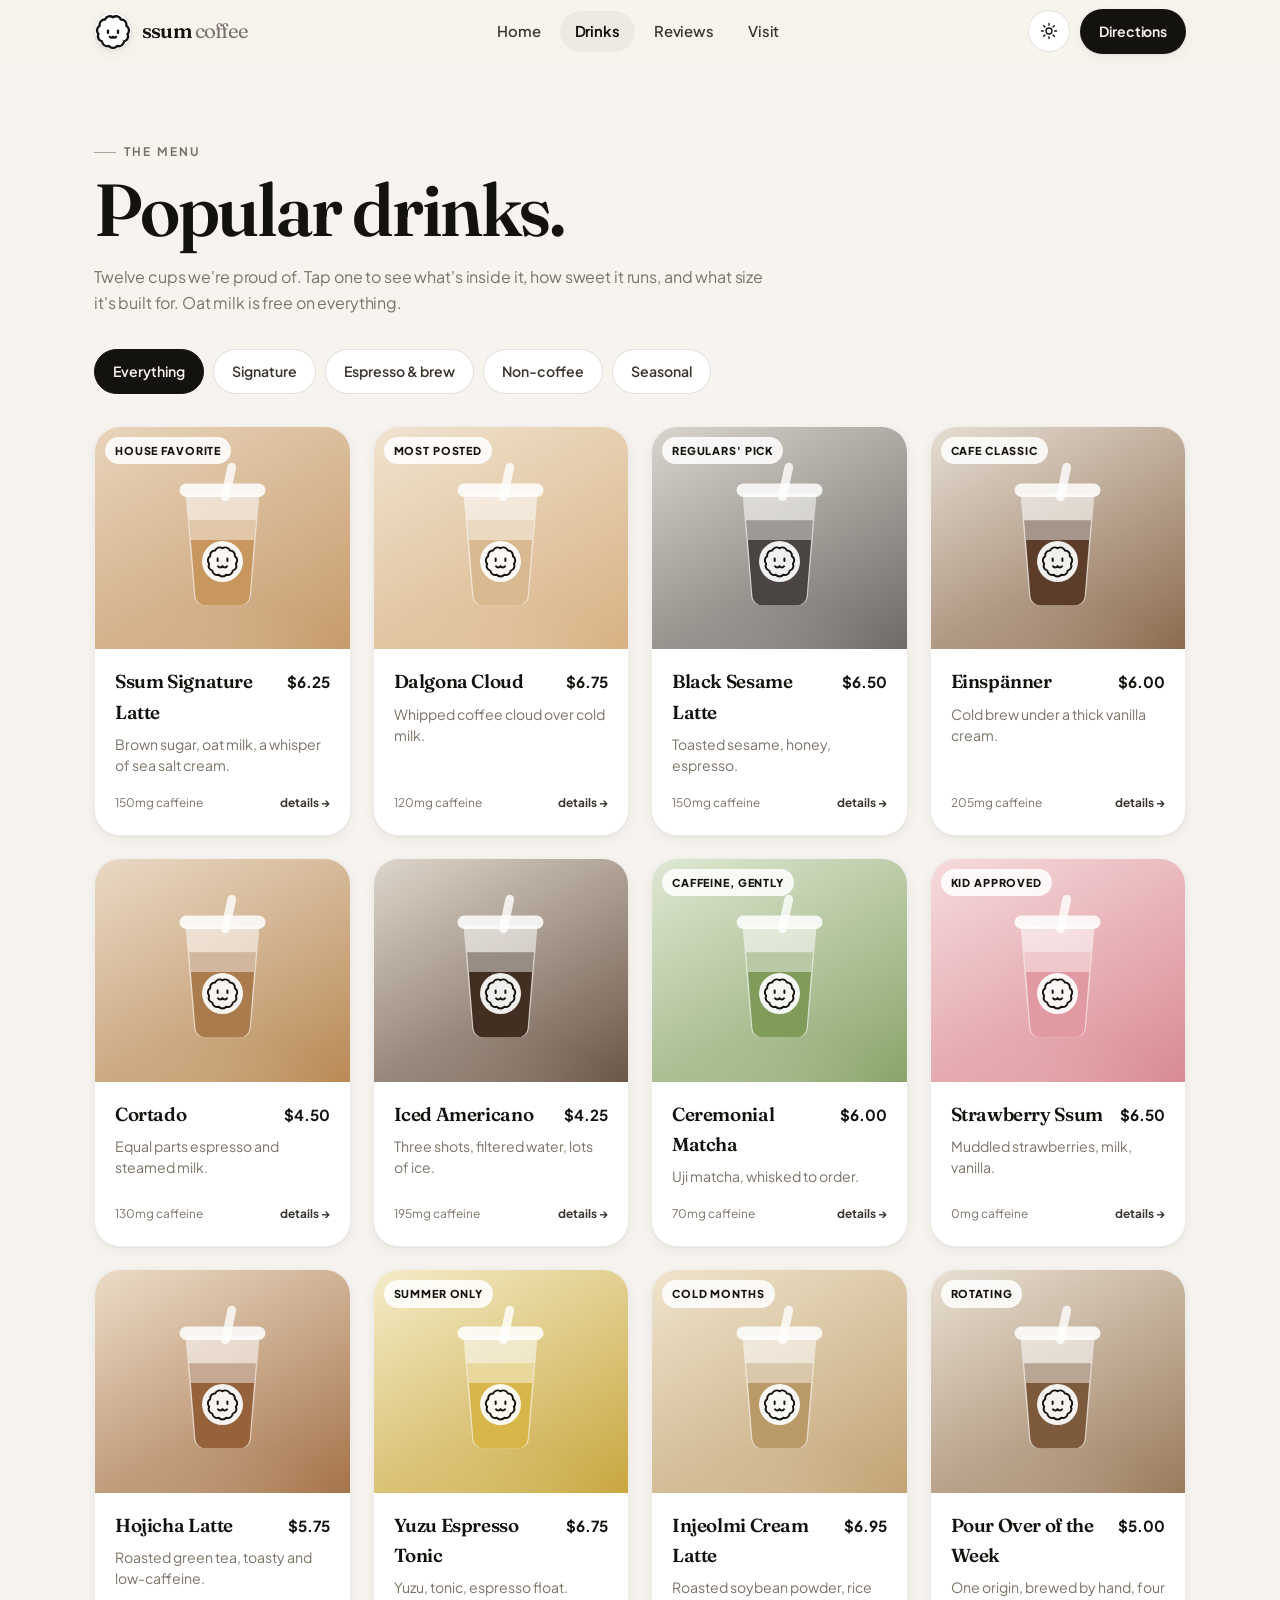
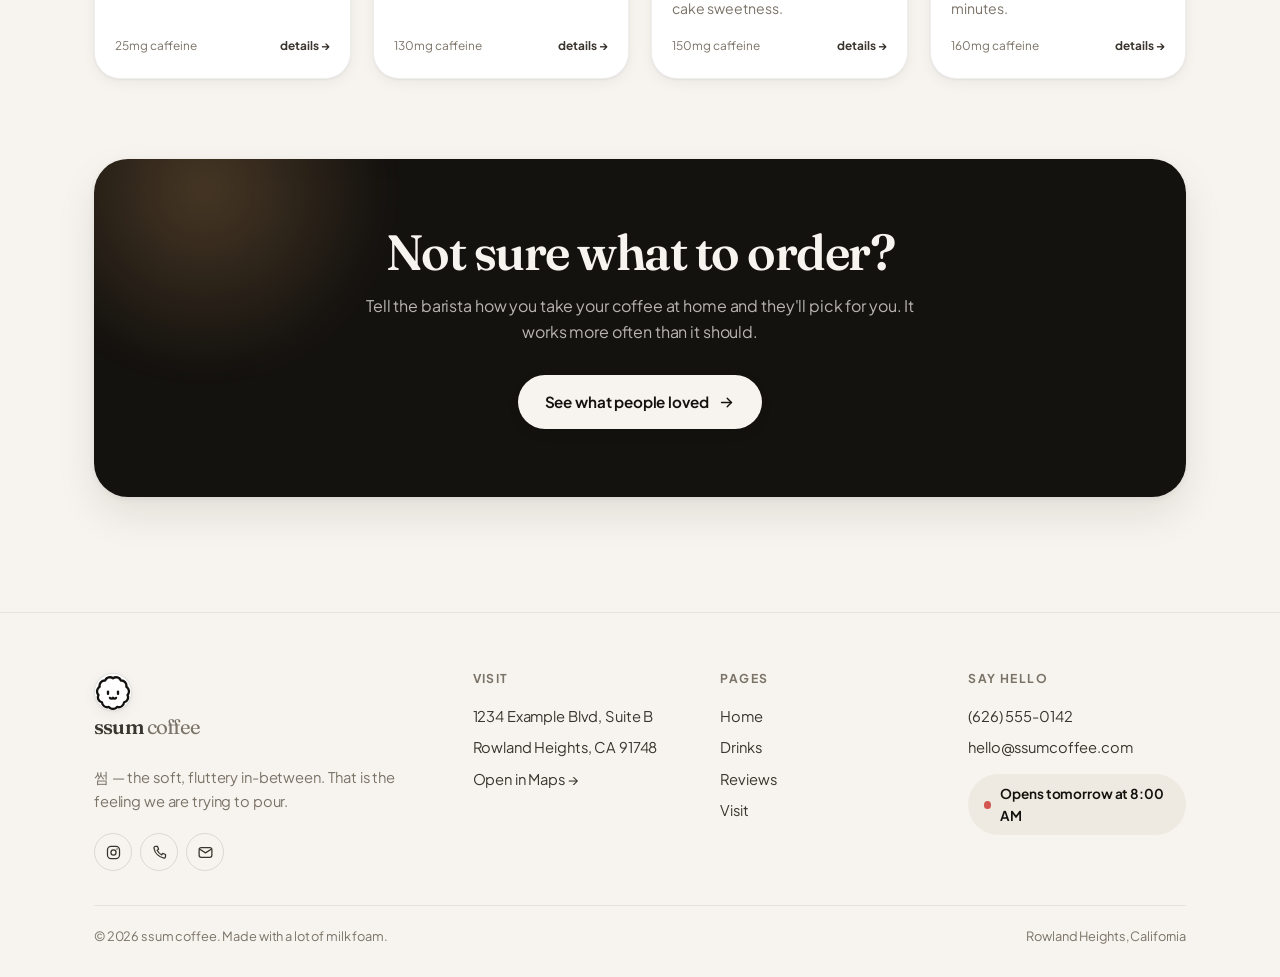
==== menu.html @ a3a603b8 "Build the ssum coffee website A four-page static site for the cafe, themed around the black-and-whit" ====
<!doctype html>
<html lang="en" data-theme="light">
<head>
  <meta charset="utf-8">
  <meta name="viewport" content="width=device-width, initial-scale=1, viewport-fit=cover">
  <title>Drinks — ssum coffee</title>
  <meta name="description" content="The full ssum coffee drink menu: signature lattes, espresso, matcha, hojicha and seasonal specials.">
  <meta name="theme-color" content="#f7f4ef">
  <meta name="apple-mobile-web-app-capable" content="yes">
  <meta name="apple-mobile-web-app-status-bar-style" content="default">
  <meta name="apple-mobile-web-app-title" content="ssum coffee">
  <meta name="format-detection" content="telephone=no">
  <meta property="og:title" content="Drinks — ssum coffee">
  <meta property="og:description" content="The full ssum coffee drink menu: signature lattes, espresso, matcha, hojicha and seasonal specials.">
  <meta property="og:type" content="website">
  <link rel="icon" href="assets/img/favicon.svg" type="image/svg+xml">
  <link rel="apple-touch-icon" href="assets/img/favicon.svg">
  <link rel="preconnect" href="https://fonts.googleapis.com">
  <link rel="preconnect" href="https://fonts.gstatic.com" crossorigin>
  <link href="https://fonts.googleapis.com/css2?family=Fraunces:ital,opsz,wght@0,9..144,400..700;1,9..144,400..700&family=Plus+Jakarta+Sans:wght@400;500;600;700;800&display=swap" rel="stylesheet">
  <link rel="stylesheet" href="assets/css/styles.css">
</head>
<body data-page="menu">
  <header class="nav">
    <div class="wrap nav__inner">
      <a class="brand" href="index.html" aria-label="ssum coffee — home">
        <span class="brand__mark"><svg xmlns="http://www.w3.org/2000/svg" viewBox="46 30 108 108" role="img" aria-label="ssum coffee dog mark"> <g fill="none" stroke="currentColor" stroke-width="7" stroke-linecap="round" stroke-linejoin="round"> <path d="M 100.00 40.00 A 15.87 15.87 0 0 1 123.79 46.98 A 15.87 15.87 0 0 1 140.02 65.72 A 15.87 15.87 0 0 1 143.55 90.26 A 15.87 15.87 0 0 1 133.25 112.81 A 15.87 15.87 0 0 1 112.40 126.22 A 15.87 15.87 0 0 1 87.60 126.22 A 15.87 15.87 0 0 1 66.75 112.81 A 15.87 15.87 0 0 1 56.45 90.26 A 15.87 15.87 0 0 1 59.98 65.72 A 15.87 15.87 0 0 1 76.21 46.98 A 15.87 15.87 0 0 1 100.00 40.00 Z"/> <path d="M85 80 v7"/><path d="M115 80 v7"/> <path d="M100 99 a5 4.2 0 0 1 -9 0"/><path d="M100 99 a5 4.2 0 0 0 9 0"/> </g> </svg> </span>
        <span class="brand__name">ssum <span>coffee</span></span>
      </a>
      <nav class="nav__links" aria-label="Primary">
        <a href="index.html">Home</a>
        <a href="menu.html" aria-current="page">Drinks</a>
        <a href="reviews.html">Reviews</a>
        <a href="visit.html">Visit</a>
      </nav>
      <div class="nav__actions">
        <button class="theme-toggle" data-theme-toggle type="button" aria-label="Switch between light and dark"><svg class="icon-sun" viewBox="0 0 24 24" fill="none" stroke="currentColor" stroke-width="1.8" stroke-linecap="round"><circle cx="12" cy="12" r="4"/><path d="M12 2v2.4M12 19.6V22M2 12h2.4M19.6 12H22M4.9 4.9l1.7 1.7M17.4 17.4l1.7 1.7M19.1 4.9l-1.7 1.7M6.6 17.4l-1.7 1.7"/></svg><svg class="icon-moon" viewBox="0 0 24 24" fill="none" stroke="currentColor" stroke-width="1.8" stroke-linecap="round" stroke-linejoin="round"><path d="M20 14.2A8.2 8.2 0 0 1 9.8 4 8.4 8.4 0 1 0 20 14.2z"/></svg></button>
        <a class="btn btn--small" data-maps target="_blank" rel="noopener" href="#">Directions</a>
      </div>
    </div>
  </header>
  <main id="main">
    <section class="page-head wrap">
      <span class="eyebrow reveal">The menu</span>
      <h1 class="reveal" data-delay="60">Popular drinks.</h1>
      <p class="reveal" data-delay="120">Twelve cups we're proud of. Tap one to see what's inside it, how sweet it runs, and what size it's built for. Oat milk is free on everything.</p>
    </section>

    <section class="wrap" style="padding-bottom:clamp(56px,9vw,116px)">
      <div class="filters reveal" role="group" aria-label="Filter drinks">
        <button class="chip" data-filter="all" aria-pressed="true" type="button">Everything</button>
        <button class="chip" data-filter="signature" aria-pressed="false" type="button">Signature</button>
        <button class="chip" data-filter="espresso" aria-pressed="false" type="button">Espresso &amp; brew</button>
        <button class="chip" data-filter="non-coffee" aria-pressed="false" type="button">Non-coffee</button>
        <button class="chip" data-filter="seasonal" aria-pressed="false" type="button">Seasonal</button>
      </div>
      <div class="grid grid--drinks" data-drink-grid></div>
      <div class="empty" data-drink-empty hidden>
        <p>Nothing in that category yet — check back next season.</p>
      </div>

      <div class="band reveal" style="margin-top:clamp(46px,7vw,80px)">
        <span class="band__glow band__glow--a" aria-hidden="true"></span>
        <h2>Not sure what to order?</h2>
        <p>Tell the barista how you take your coffee at home and they'll pick for you. It works more often than it should.</p>
        <a class="btn" href="reviews.html">See what people loved <svg viewBox="0 0 24 24" fill="none" stroke="currentColor" stroke-width="2" stroke-linecap="round" stroke-linejoin="round"><path d="M5 12h14"/><path d="M13 6l6 6-6 6"/></svg></a>
      </div>
    </section>
  </main>
  <footer class="footer">
    <div class="wrap">
      <div class="footer__grid">
        <div class="footer__col">
          <a class="brand" href="index.html">
            <span class="brand__mark"><svg xmlns="http://www.w3.org/2000/svg" viewBox="46 30 108 108" role="img" aria-label="ssum coffee dog mark"> <g fill="none" stroke="currentColor" stroke-width="7" stroke-linecap="round" stroke-linejoin="round"> <path d="M 100.00 40.00 A 15.87 15.87 0 0 1 123.79 46.98 A 15.87 15.87 0 0 1 140.02 65.72 A 15.87 15.87 0 0 1 143.55 90.26 A 15.87 15.87 0 0 1 133.25 112.81 A 15.87 15.87 0 0 1 112.40 126.22 A 15.87 15.87 0 0 1 87.60 126.22 A 15.87 15.87 0 0 1 66.75 112.81 A 15.87 15.87 0 0 1 56.45 90.26 A 15.87 15.87 0 0 1 59.98 65.72 A 15.87 15.87 0 0 1 76.21 46.98 A 15.87 15.87 0 0 1 100.00 40.00 Z"/> <path d="M85 80 v7"/><path d="M115 80 v7"/> <path d="M100 99 a5 4.2 0 0 1 -9 0"/><path d="M100 99 a5 4.2 0 0 0 9 0"/> </g> </svg> </span>
            <span class="brand__name">ssum <span>coffee</span></span>
          </a>
          <p style="margin-top:14px;max-width:34ch;color:var(--ink-3)">썸 — the soft, fluttery in-between. That is the feeling we are trying to pour.</p>
          <div class="social" style="margin-top:16px">
            <a data-instagram href="#" target="_blank" rel="noopener" aria-label="Instagram"><svg viewBox="0 0 24 24" fill="none" stroke="currentColor" stroke-width="1.8"><rect x="3.5" y="3.5" width="17" height="17" rx="5"/><circle cx="12" cy="12" r="3.6"/><circle cx="17" cy="7" r="1" fill="currentColor" stroke="none"/></svg></a>
            <a data-tel href="#" aria-label="Call us"><svg viewBox="0 0 24 24" fill="none" stroke="currentColor" stroke-width="1.8" stroke-linecap="round" stroke-linejoin="round"><path d="M6.2 3.5h3l1.5 4-2 1.4a13 13 0 0 0 6.4 6.4l1.4-2 4 1.5v3a2 2 0 0 1-2.2 2A17.5 17.5 0 0 1 4.2 5.7a2 2 0 0 1 2-2.2z"/></svg></a>
            <a data-mailto href="#" aria-label="Email us"><svg viewBox="0 0 24 24" fill="none" stroke="currentColor" stroke-width="1.8" stroke-linecap="round" stroke-linejoin="round"><rect x="3" y="5" width="18" height="14" rx="3"/><path d="M4 7.5l8 5 8-5"/></svg></a>
          </div>
        </div>
        <div class="footer__col">
          <h4>Visit</h4>
          <p data-field="shop-street"></p>
          <p data-field="shop-city"></p>
          <a data-maps href="#" target="_blank" rel="noopener">Open in Maps →</a>
        </div>
        <div class="footer__col">
          <h4>Pages</h4>
          <a href="index.html">Home</a>
          <a href="menu.html">Drinks</a>
          <a href="reviews.html">Reviews</a>
          <a href="visit.html">Visit</a>
        </div>
        <div class="footer__col">
          <h4>Say hello</h4>
          <a data-tel href="#" data-field="shop-phone"></a>
          <a data-mailto href="#" data-field="shop-email"></a>
          <span class="status" data-status style="margin-top:10px"></span>
        </div>
      </div>
      <div class="footer__bottom">
        <span>© <span data-year></span> ssum coffee. Made with a lot of milk foam.</span>
        <span>Rowland Heights, California</span>
      </div>
    </div>
  </footer>
  <nav class="tabbar" aria-label="Mobile">
    <div class="tabbar__inner">
      <a href="index.html"><svg viewBox="0 0 24 24" fill="none" stroke="currentColor" stroke-linecap="round" stroke-linejoin="round"><path d="M3 10.5L12 3l9 7.5"/><path d="M5 9.8V20h14V9.8"/><path d="M9.5 20v-6h5v6"/></svg><span>Home</span></a>
      <a href="menu.html" aria-current="page"><svg viewBox="0 0 24 24" fill="none" stroke="currentColor" stroke-linecap="round" stroke-linejoin="round"><path d="M5 8h13l-1.3 11.2A2 2 0 0 1 14.7 21H8.3a2 2 0 0 1-2-1.8L5 8z"/><path d="M18 10.5h1.6a2.4 2.4 0 0 1 0 4.8H17.6"/><path d="M8.5 2.5c-.8 1 .8 1.8 0 2.8M12.5 2.5c-.8 1 .8 1.8 0 2.8"/></svg><span>Drinks</span></a>
      <a href="reviews.html"><svg viewBox="0 0 24 24" fill="none" stroke="currentColor" stroke-linecap="round" stroke-linejoin="round"><path d="M12 3.4l2.7 5.5 6 .9-4.35 4.25L17.4 20 12 17.2 6.6 20l1.05-5.95L3.3 9.8l6-.9L12 3.4z"/></svg><span>Reviews</span></a>
      <a href="visit.html"><svg viewBox="0 0 24 24" fill="none" stroke="currentColor" stroke-linecap="round" stroke-linejoin="round"><path d="M12 21s7-5.6 7-11a7 7 0 1 0-14 0c0 5.4 7 11 7 11z"/><circle cx="12" cy="10" r="2.6"/></svg><span>Visit</span></a>
    </div>
  </nav>
  <div class="modal" data-modal aria-hidden="true" role="dialog" aria-modal="true" aria-labelledby="modal-title">
    <div class="modal__panel">
      <button class="modal__close" data-modal-close type="button" aria-label="Close"><svg viewBox="0 0 24 24" fill="none" stroke="currentColor" stroke-width="2" stroke-linecap="round"><path d="M6 6l12 12M18 6L6 18"/></svg></button>
      <div class="modal__grab" aria-hidden="true"></div>
      <div class="modal__art" data-modal-art></div>
      <div class="modal__body">
        <h3 id="modal-title" data-modal-title></h3>
        <p class="modal__price" data-modal-price></p>
        <p class="modal__desc" data-modal-desc></p>
        <ul class="modal__list" data-modal-specs></ul>
      </div>
      <div class="modal__actions">
        <a class="btn btn--block" data-maps href="#" target="_blank" rel="noopener">Order in store</a>
        <button class="btn btn--ghost" data-modal-close type="button">Close</button>
      </div>
    </div>
  </div>
  <script src="assets/js/site-data.js"></script>
  <script src="assets/js/app.js"></script>
</body>
</html>
---- assets/css/styles.css ----
/* ============================================================
   ssum coffee — core stylesheet
   Theme: ink & paper (black / off-white) with a warm latte accent
   ============================================================ */

/* ---------- tokens ---------- */
:root {
  --paper:        #f7f4ef;
  --paper-2:      #ffffff;
  --paper-3:      #efeae1;
  --ink:          #14120f;
  --ink-2:        #3a352e;
  --ink-3:        #7b7368;
  --line:         rgba(20, 18, 15, .12);
  --line-soft:    rgba(20, 18, 15, .07);
  --accent:       #b98a56;   /* latte */
  --accent-soft:  rgba(185, 138, 86, .14);
  --gold:         #d9a441;   /* stars */
  --shadow-sm:    0 1px 2px rgba(20,18,15,.05), 0 4px 14px rgba(20,18,15,.05);
  --shadow-md:    0 2px 6px rgba(20,18,15,.06), 0 18px 40px rgba(20,18,15,.09);
  --shadow-lg:    0 30px 70px rgba(20,18,15,.16);

  --r-sm: 12px;
  --r-md: 18px;
  --r-lg: 26px;
  --r-xl: 34px;
  --r-pill: 999px;

  --pad: clamp(18px, 5vw, 44px);
  --maxw: 1180px;
  --nav-h: 64px;
  --tabbar-h: calc(62px + env(safe-area-inset-bottom, 0px));

  --font-display: "Fraunces", "Iowan Old Style", "Palatino Linotype", Georgia, serif;
  --font-body: "Plus Jakarta Sans", -apple-system, BlinkMacSystemFont, "Segoe UI", Roboto, Helvetica, Arial, sans-serif;

  --ease: cubic-bezier(.22, 1, .36, 1);
  color-scheme: light;
}

[data-theme="dark"] {
  --paper:        #100f0d;
  --paper-2:      #191714;
  --paper-3:      #211e1a;
  --ink:          #f6f2ea;
  --ink-2:        #d5cec3;
  --ink-3:        #9b9287;
  --line:         rgba(246, 242, 234, .14);
  --line-soft:    rgba(246, 242, 234, .08);
  --accent:       #d5a56d;
  --accent-soft:  rgba(213, 165, 109, .16);
  --shadow-sm:    0 1px 2px rgba(0,0,0,.3), 0 4px 14px rgba(0,0,0,.3);
  --shadow-md:    0 2px 6px rgba(0,0,0,.35), 0 18px 40px rgba(0,0,0,.45);
  --shadow-lg:    0 30px 70px rgba(0,0,0,.55);
  color-scheme: dark;
}

/* ---------- reset ---------- */
*, *::before, *::after { box-sizing: border-box; }
* { margin: 0; }
html {
  -webkit-text-size-adjust: 100%;
  scroll-behavior: smooth;
  scroll-padding-top: calc(var(--nav-h) + 18px);
}
body {
  font-family: var(--font-body);
  background: var(--paper);
  color: var(--ink);
  line-height: 1.6;
  letter-spacing: -0.008em;
  overflow-x: hidden;
  -webkit-font-smoothing: antialiased;
  -webkit-tap-highlight-color: transparent;
  padding-bottom: env(safe-area-inset-bottom, 0px);
  transition: background-color .4s var(--ease), color .4s var(--ease);
}
img, svg { display: block; max-width: 100%; }
button, input, textarea, select { font: inherit; color: inherit; }
a { color: inherit; text-decoration: none; }
::selection { background: var(--ink); color: var(--paper); }

h1, h2, h3, .display {
  font-family: var(--font-display);
  font-weight: 600;
  line-height: 1.04;
  letter-spacing: -0.03em;
}

/* ---------- layout helpers ---------- */
.wrap {
  width: 100%;
  max-width: var(--maxw);
  margin-inline: auto;
  padding-inline: max(var(--pad), env(safe-area-inset-left, 0px), env(safe-area-inset-right, 0px));
}
.section { padding-block: clamp(56px, 9vw, 116px); }
.section--tight { padding-block: clamp(38px, 6vw, 72px); }
.stack > * + * { margin-top: 1rem; }
.center { text-align: center; }

.eyebrow {
  display: inline-flex; align-items: center; gap: 8px;
  font-size: .74rem; font-weight: 700;
  letter-spacing: .18em; text-transform: uppercase;
  color: var(--ink-3);
}
.eyebrow::before {
  content: ""; width: 22px; height: 1px; background: currentColor; opacity: .6;
}
.section-head { max-width: 620px; margin-bottom: clamp(26px, 4vw, 46px); }
.section-head h2 { font-size: clamp(2rem, 6vw, 3.3rem); margin-top: .5rem; }
.section-head p { color: var(--ink-3); margin-top: .9rem; font-size: clamp(.98rem, 2.4vw, 1.08rem); }
.section-head--split { max-width: none; display: flex; flex-wrap: wrap; gap: 18px; align-items: flex-end; justify-content: space-between; }
.section-head--split > div { max-width: 620px; }

/* ---------- buttons ---------- */
.btn {
  --btn-bg: var(--ink);
  --btn-fg: var(--paper);
  display: inline-flex; align-items: center; justify-content: center; gap: 10px;
  padding: 14px 26px;
  min-height: 48px;
  border: 1px solid transparent;
  border-radius: var(--r-pill);
  background: var(--btn-bg);
  color: var(--btn-fg);
  font-weight: 650; font-size: .95rem;
  letter-spacing: -0.01em;
  cursor: pointer;
  transition: transform .3s var(--ease), box-shadow .3s var(--ease), background-color .3s var(--ease), color .3s var(--ease), border-color .3s var(--ease);
  box-shadow: var(--shadow-sm);
  user-select: none;
}
.btn:hover { transform: translateY(-2px); box-shadow: var(--shadow-md); }
.btn:active { transform: translateY(0) scale(.985); }
.btn--ghost { --btn-bg: transparent; --btn-fg: var(--ink); border-color: var(--line); box-shadow: none; }
.btn--ghost:hover { background: var(--paper-2); border-color: var(--ink); }
.btn--small { padding: 10px 18px; min-height: 40px; font-size: .875rem; }
.btn--block { width: 100%; }
.btn svg { width: 17px; height: 17px; }

:where(a, button, input, textarea, select, [tabindex]):focus-visible {
  outline: 2.5px solid var(--accent);
  outline-offset: 3px;
  border-radius: 6px;
}

/* ---------- top nav ---------- */
.nav {
  position: sticky; top: 0; z-index: 60;
  height: var(--nav-h);
  display: flex; align-items: center;
  background: color-mix(in srgb, var(--paper) 78%, transparent);
  backdrop-filter: saturate(180%) blur(18px);
  -webkit-backdrop-filter: saturate(180%) blur(18px);
  border-bottom: 1px solid transparent;
  transition: border-color .3s var(--ease), background-color .3s var(--ease);
  padding-top: env(safe-area-inset-top, 0px);
}
.nav.is-stuck { border-bottom-color: var(--line-soft); }
.nav__inner { display: flex; align-items: center; justify-content: space-between; gap: 18px; width: 100%; }
.brand { display: inline-flex; align-items: center; gap: 10px; flex-shrink: 0; }
.brand__mark {
  width: 38px; height: 38px; flex: none;
  display: grid; place-items: center;
  border-radius: 50%;
  background: var(--paper-2);
  border: 1px solid var(--line);
  color: var(--ink);
  box-shadow: var(--shadow-sm);
  overflow: hidden;
}
.brand__mark svg, .brand__mark img { width: 116%; height: 116%; }
.brand__name { font-family: var(--font-display); font-size: 1.28rem; font-weight: 600; letter-spacing: -0.04em; }
.brand__name span { color: var(--ink-3); font-weight: 400; }

.nav__links { display: flex; align-items: center; gap: 4px; }
.nav__links a {
  position: relative;
  padding: 9px 15px; border-radius: var(--r-pill);
  font-size: .93rem; font-weight: 550; color: var(--ink-2);
  transition: color .25s var(--ease), background-color .25s var(--ease);
}
.nav__links a:hover { color: var(--ink); background: var(--paper-3); }
.nav__links a[aria-current="page"] { color: var(--ink); background: var(--paper-3); font-weight: 650; }
.nav__actions { display: flex; align-items: center; gap: 10px; }

.theme-toggle {
  width: 42px; height: 42px; flex: none;
  display: grid; place-items: center;
  border-radius: 50%; border: 1px solid var(--line);
  background: var(--paper-2); cursor: pointer;
  transition: transform .35s var(--ease), border-color .25s var(--ease);
}
.theme-toggle:hover { transform: rotate(-18deg); border-color: var(--ink); }
.theme-toggle svg { width: 18px; height: 18px; }
.theme-toggle .icon-moon { display: none; }
[data-theme="dark"] .theme-toggle .icon-sun { display: none; }
[data-theme="dark"] .theme-toggle .icon-moon { display: block; }

/* ---------- iOS-style bottom tab bar (mobile) ---------- */
.tabbar {
  position: fixed; inset: auto 0 0 0; z-index: 70;
  display: none;
  height: var(--tabbar-h);
  padding: 8px 10px env(safe-area-inset-bottom, 0px);
  background: color-mix(in srgb, var(--paper) 82%, transparent);
  backdrop-filter: saturate(180%) blur(22px);
  -webkit-backdrop-filter: saturate(180%) blur(22px);
  border-top: 1px solid var(--line-soft);
}
.tabbar__inner { display: flex; align-items: stretch; justify-content: space-around; height: 54px; }
.tabbar a {
  flex: 1; display: flex; flex-direction: column; align-items: center; justify-content: center; gap: 3px;
  font-size: .66rem; font-weight: 650; letter-spacing: .01em;
  color: var(--ink-3);
  border-radius: 14px;
  transition: color .2s var(--ease), transform .2s var(--ease);
}
.tabbar a:active { transform: scale(.92); }
.tabbar a svg { width: 21px; height: 21px; stroke-width: 1.7; }
.tabbar a[aria-current="page"] { color: var(--ink); }

/* ---------- hero ---------- */
.hero {
  position: relative;
  padding-top: clamp(26px, 5vw, 54px);
  padding-bottom: clamp(40px, 7vw, 80px);
  overflow: clip;
}
.hero__grid {
  display: grid; gap: clamp(28px, 5vw, 56px);
  grid-template-columns: 1fr;
  align-items: center;
}
.hero h1 {
  font-size: clamp(2.9rem, 12vw, 6.4rem);
  letter-spacing: -0.045em;
}
.hero h1 em { font-style: italic; color: var(--accent); }
.hero__lead {
  margin-top: 1.15rem; max-width: 44ch;
  color: var(--ink-2); font-size: clamp(1rem, 3.4vw, 1.14rem);
}
.hero__cta { display: flex; flex-wrap: wrap; gap: 12px; margin-top: 1.9rem; }
.hero__meta {
  display: flex; flex-wrap: wrap; align-items: center; gap: 10px 22px;
  margin-top: 2.1rem; padding-top: 1.4rem; border-top: 1px solid var(--line-soft);
  font-size: .88rem; color: var(--ink-3);
}
.hero__meta strong { color: var(--ink); font-weight: 700; }

.hero__art { position: relative; display: grid; place-items: center; }
.hero__disc {
  position: relative;
  width: min(78vw, 420px); aspect-ratio: 1;
  border-radius: 50%;
  display: grid; place-items: center;
  background:
    radial-gradient(120% 120% at 30% 20%, var(--paper-2), var(--paper-3));
  border: 1px solid var(--line);
  box-shadow: var(--shadow-lg);
  color: var(--ink);
  overflow: hidden;
}
.hero__disc svg.mark { width: 62%; height: 62%; }
.hero__ring {
  position: absolute; inset: -6% ;
  border-radius: 50%;
  border: 1px dashed var(--line);
  animation: spin 46s linear infinite;
}
.hero__ring::after {
  content: ""; position: absolute; top: -5px; left: 50%; width: 9px; height: 9px;
  border-radius: 50%; background: var(--accent); transform: translateX(-50%);
}
@keyframes spin { to { transform: rotate(360deg); } }

.badge-float {
  position: absolute;
  display: inline-flex; align-items: center; gap: 9px;
  padding: 11px 16px;
  border-radius: var(--r-pill);
  background: var(--paper-2);
  border: 1px solid var(--line);
  box-shadow: var(--shadow-md);
  font-size: .82rem; font-weight: 650; white-space: nowrap;
  animation: bob 6s ease-in-out infinite;
}
.badge-float--a { top: 6%; right: 0%; }
.badge-float--b { bottom: 8%; left: -2%; animation-delay: -3s; }
.badge-float .stars { font-size: .85rem; }
@keyframes bob { 0%,100% { transform: translateY(0); } 50% { transform: translateY(-9px); } }

/* ---------- marquee ---------- */
.marquee {
  border-block: 1px solid var(--line-soft);
  background: var(--paper-2);
  overflow: hidden;
  padding-block: 15px;
  --marquee-gap: 44px;
}
.marquee__track { display: flex; width: max-content; gap: var(--marquee-gap); animation: slide 34s linear infinite; }
.marquee:hover .marquee__track { animation-play-state: paused; }
.marquee__track span {
  display: inline-flex; align-items: center; gap: var(--marquee-gap);
  font-family: var(--font-display); font-size: clamp(1rem, 3.4vw, 1.35rem);
  color: var(--ink-2); white-space: nowrap; letter-spacing: -0.02em;
}
.marquee__track span::after { content: "✦"; color: var(--accent); font-size: .8em; }
@keyframes slide { to { transform: translateX(calc(-50% - var(--marquee-gap) / 2)); } }

/* ---------- cards ---------- */
.card {
  background: var(--paper-2);
  border: 1px solid var(--line-soft);
  border-radius: var(--r-lg);
  box-shadow: var(--shadow-sm);
  transition: transform .45s var(--ease), box-shadow .45s var(--ease), border-color .45s var(--ease);
}
.card:hover { transform: translateY(-4px); box-shadow: var(--shadow-md); border-color: var(--line); }

.grid { display: grid; gap: clamp(14px, 2.4vw, 22px); }
.grid--3 { grid-template-columns: repeat(auto-fill, minmax(min(100%, 270px), 1fr)); }
.grid--2 { grid-template-columns: repeat(auto-fit, minmax(min(100%, 320px), 1fr)); }
/* drink gallery: always two-up on phones, auto-fill from tablet up */
.grid--drinks { grid-template-columns: repeat(2, minmax(0, 1fr)); }
@media (min-width: 700px) { .grid--drinks { grid-template-columns: repeat(auto-fill, minmax(min(100%, 252px), 1fr)); } }

/* value cards */
.value { padding: clamp(22px, 3.4vw, 30px); }
.value__icon {
  width: 46px; height: 46px; border-radius: 14px;
  display: grid; place-items: center;
  background: var(--accent-soft); color: var(--accent);
  margin-bottom: 16px;
}
.value__icon svg { width: 22px; height: 22px; }
.value h3 { font-size: 1.28rem; }
.value p { color: var(--ink-3); margin-top: .55rem; font-size: .95rem; }

/* ---------- drinks ---------- */
.filters {
  display: flex; gap: 9px; overflow-x: auto;
  padding-bottom: 6px; margin-bottom: 26px;
  scrollbar-width: none; -webkit-overflow-scrolling: touch;
  scroll-snap-type: x proximity;
}
.filters::-webkit-scrollbar { display: none; }
.chip {
  flex: none; scroll-snap-align: start;
  padding: 10px 18px; border-radius: var(--r-pill);
  border: 1px solid var(--line);
  background: var(--paper-2); color: var(--ink-2);
  font-size: .88rem; font-weight: 600; cursor: pointer; white-space: nowrap;
  transition: all .28s var(--ease);
}
.chip:hover { border-color: var(--ink-3); color: var(--ink); }
.chip[aria-pressed="true"] { background: var(--ink); color: var(--paper); border-color: var(--ink); }

.drink {
  position: relative; overflow: hidden;
  display: flex; flex-direction: column;
  text-align: left; cursor: pointer; padding: 0;
  border: 1px solid var(--line-soft);
  background: var(--paper-2);
  border-radius: var(--r-lg);
  box-shadow: var(--shadow-sm);
  transition: transform .45s var(--ease), box-shadow .45s var(--ease), border-color .3s var(--ease);
  width: 100%;
}
.drink:hover { transform: translateY(-5px); box-shadow: var(--shadow-md); }
.drink:active { transform: scale(.99); }
.drink__art {
  position: relative; aspect-ratio: 4 / 3.5; display: grid; place-items: center;
  overflow: hidden;
  background: linear-gradient(150deg, var(--c1), var(--c2));
}
.drink__art::after {
  content: ""; position: absolute; inset: 0;
  background: radial-gradient(90% 70% at 50% 120%, rgba(255,255,255,.35), transparent 60%);
  mix-blend-mode: soft-light;
}
.drink__cup { width: 46%; transition: transform .6s var(--ease); }
.drink:hover .drink__cup { transform: translateY(-6px) rotate(-3deg) scale(1.04); }
.drink__tag {
  position: absolute; top: 10px; left: 10px; right: 10px; z-index: 2;
  width: fit-content; max-width: calc(100% - 20px);
  padding: 5px 10px; border-radius: var(--r-pill);
  background: rgba(255,255,255,.86); color: #14120f;
  font-size: clamp(.58rem, 2.1vw, .68rem); font-weight: 800; letter-spacing: .08em; text-transform: uppercase;
  backdrop-filter: blur(8px); overflow: hidden; text-overflow: ellipsis; white-space: nowrap;
}
.drink__body { padding: clamp(13px, 3.4vw, 18px) clamp(14px, 3.6vw, 20px) clamp(16px, 4vw, 22px); display: flex; flex-direction: column; gap: 6px; flex: 1; }
.drink__row { display: flex; align-items: baseline; justify-content: space-between; gap: 12px; }
.drink__name { font-family: var(--font-display); font-size: clamp(1rem, 3.6vw, 1.18rem); font-weight: 600; letter-spacing: -0.02em; }
.drink__price { font-weight: 700; font-size: clamp(.85rem, 3vw, .95rem); color: var(--ink); flex: none; }
.drink__note { color: var(--ink-3); font-size: clamp(.8rem, 3vw, .88rem); line-height: 1.5; }
.drink__foot { margin-top: auto; padding-top: 12px; display: flex; align-items: center; justify-content: space-between; gap: 8px; font-size: .74rem; color: var(--ink-3); }
.drink__caf { white-space: nowrap; }
@media (max-width: 540px) { .drink__caf > span { display: none; } }
.drink__more { font-weight: 700; color: var(--ink-2); white-space: nowrap; transition: color .3s var(--ease); }
.drink:hover .drink__more { color: var(--accent); }
.dot { width: 4px; height: 4px; border-radius: 50%; background: currentColor; opacity: .5; }

/* ---------- modal ---------- */
.modal {
  position: fixed; inset: 0; z-index: 100;
  display: grid; place-items: end center;
  padding: 0;
  background: rgba(12, 10, 8, .5);
  backdrop-filter: blur(6px); -webkit-backdrop-filter: blur(6px);
  opacity: 0; pointer-events: none;
  transition: opacity .35s var(--ease);
}
.modal.is-open { opacity: 1; pointer-events: auto; }
.modal__panel {
  width: min(560px, 100%);
  max-height: min(88vh, 760px);
  overflow-y: auto; -webkit-overflow-scrolling: touch;
  background: var(--paper-2);
  border-radius: var(--r-xl) var(--r-xl) 0 0;
  padding-bottom: max(24px, env(safe-area-inset-bottom, 0px));
  transform: translateY(24px);
  transition: transform .4s var(--ease);
  box-shadow: var(--shadow-lg);
}
.modal.is-open .modal__panel { transform: translateY(0); }
.modal__grab { width: 42px; height: 5px; border-radius: 99px; background: var(--line); margin: 10px auto 0; }
.modal__art { height: 170px; margin: 14px 14px 0; border-radius: var(--r-lg); display: grid; place-items: center; background: linear-gradient(150deg, var(--c1, #ddd), var(--c2, #bbb)); }
.modal__art svg { width: 92px; }
.modal__body { padding: 20px clamp(20px, 5vw, 30px) 4px; }
.modal__body h3 { font-size: 1.7rem; }
.modal__price { font-weight: 700; margin-top: 4px; color: var(--accent); }
.modal__desc { color: var(--ink-2); margin-top: 12px; }
.modal__list { list-style: none; padding: 0; margin-top: 18px; display: grid; gap: 10px; }
.modal__list li { display: flex; gap: 10px; align-items: flex-start; font-size: .92rem; color: var(--ink-2); }
.modal__list li svg { width: 16px; height: 16px; flex: none; margin-top: 4px; color: var(--accent); }
.modal__actions { padding: 22px clamp(20px, 5vw, 30px) 0; display: flex; gap: 10px; }
.modal__close {
  position: absolute; top: 14px; right: 14px;
  width: 36px; height: 36px; border-radius: 50%;
  display: grid; place-items: center;
  background: rgba(255,255,255,.9); color: #14120f;
  border: none; cursor: pointer; box-shadow: var(--shadow-sm);
}
.modal__panel { position: relative; }
@media (min-width: 720px) {
  .modal { place-items: center; padding: 24px; }
  .modal__panel { border-radius: var(--r-xl); }
}

/* ---------- reviews ---------- */
.rating-hero {
  display: grid; gap: clamp(22px, 4vw, 44px);
  grid-template-columns: 1fr;
  align-items: center;
  padding: clamp(24px, 4vw, 40px);
  border-radius: var(--r-xl);
  background: var(--paper-2);
  border: 1px solid var(--line-soft);
  box-shadow: var(--shadow-sm);
}
.rating-score { text-align: center; }
.rating-score__num { font-family: var(--font-display); font-size: clamp(3.6rem, 14vw, 5.2rem); line-height: 1; letter-spacing: -0.05em; }
.rating-score__sub { color: var(--ink-3); font-size: .9rem; margin-top: 10px; }
.bars { display: grid; gap: 9px; }
.bar-row { display: grid; grid-template-columns: 46px 1fr 42px; align-items: center; gap: 12px; font-size: .82rem; color: var(--ink-3); }
.bar { height: 8px; border-radius: 99px; background: var(--paper-3); overflow: hidden; }
.bar > i { display: block; height: 100%; width: 0; border-radius: 99px; background: var(--gold); transition: width 1.1s var(--ease); }

.stars { display: inline-flex; gap: 2px; color: var(--gold); line-height: 1; }
.stars svg { width: 15px; height: 15px; }
.stars--lg svg { width: 21px; height: 21px; }

.review { padding: clamp(20px, 3vw, 26px); display: flex; flex-direction: column; gap: 12px; break-inside: avoid; }
.review__head { display: flex; align-items: center; gap: 12px; }
.avatar {
  width: 42px; height: 42px; border-radius: 50%; flex: none;
  display: grid; place-items: center;
  background: var(--accent-soft); color: var(--accent);
  font-weight: 800; font-size: .95rem; letter-spacing: -0.02em;
}
.review__who { font-weight: 700; font-size: .95rem; }
.review__meta { color: var(--ink-3); font-size: .78rem; }
.review__text { color: var(--ink-2); font-size: .95rem; }
.review__drink {
  align-self: flex-start; margin-top: auto;
  padding: 6px 12px; border-radius: var(--r-pill);
  background: var(--paper-3); color: var(--ink-2);
  font-size: .75rem; font-weight: 650;
}
.review__badge { font-size: .68rem; font-weight: 800; letter-spacing: .08em; text-transform: uppercase; color: var(--accent); }
.masonry { columns: 1; column-gap: clamp(14px, 2.4vw, 22px); }
.masonry > * { margin-bottom: clamp(14px, 2.4vw, 22px); }
@media (min-width: 700px) { .masonry { columns: 2; } }
@media (min-width: 1040px) { .masonry { columns: 3; } }

/* star picker */
.starpick { display: inline-flex; gap: 6px; }
.starpick button {
  background: none; border: none; padding: 4px; cursor: pointer; color: var(--line);
  transition: transform .2s var(--ease), color .2s var(--ease);
}
.starpick button svg { width: 30px; height: 30px; }
.starpick button:hover { transform: scale(1.16); }
.starpick button.is-on { color: var(--gold); }

/* forms */
.field { display: grid; gap: 7px; }
.field > label { font-size: .82rem; font-weight: 700; letter-spacing: .02em; color: var(--ink-2); }
.input, .textarea, .select {
  width: 100%;
  padding: 13px 15px;
  font-size: 16px; /* prevents iOS zoom-on-focus */
  background: var(--paper);
  border: 1px solid var(--line);
  border-radius: var(--r-sm);
  color: var(--ink);
  transition: border-color .25s var(--ease), box-shadow .25s var(--ease), background-color .25s var(--ease);
  -webkit-appearance: none; appearance: none;
}
.textarea { min-height: 118px; resize: vertical; line-height: 1.55; }
.select { background-image: url("data:image/svg+xml,%3Csvg xmlns='http://www.w3.org/2000/svg' viewBox='0 0 24 24' fill='none' stroke='%237b7368' stroke-width='2' stroke-linecap='round'%3E%3Cpath d='M6 9l6 6 6-6'/%3E%3C/svg%3E"); background-repeat: no-repeat; background-position: right 14px center; background-size: 16px; padding-right: 40px; }
.input:focus, .textarea:focus, .select:focus { outline: none; border-color: var(--accent); box-shadow: 0 0 0 3.5px var(--accent-soft); }
.form-grid { display: grid; gap: 16px; }
@media (min-width: 620px) { .form-grid--2 { grid-template-columns: 1fr 1fr; } }
.form-note { font-size: .78rem; color: var(--ink-3); }

/* ---------- hours ---------- */
.hours { display: grid; gap: 2px; }
.hours__row {
  display: flex; align-items: center; justify-content: space-between; gap: 16px;
  padding: 13px 16px; border-radius: var(--r-sm);
  font-size: .95rem;
  transition: background-color .3s var(--ease);
}
.hours__row + .hours__row { border-top: 1px solid var(--line-soft); }
.hours__row.is-today { background: var(--accent-soft); font-weight: 700; border-top-color: transparent; }
.hours__row.is-today .hours__day::after { content: "today"; margin-left: 9px; font-size: .68rem; letter-spacing: .1em; text-transform: uppercase; color: var(--accent); font-weight: 800; }
.hours__time { color: var(--ink-2); font-variant-numeric: tabular-nums; }

.status {
  display: inline-flex; align-items: center; gap: 9px;
  padding: 9px 16px; border-radius: var(--r-pill);
  background: var(--paper-3); font-size: .85rem; font-weight: 650;
}
.status__dot { width: 8px; height: 8px; border-radius: 50%; background: var(--ink-3); position: relative; }
.status.is-open .status__dot { background: #2fa36b; }
.status.is-open .status__dot::after {
  content: ""; position: absolute; inset: -5px; border-radius: 50%;
  border: 2px solid #2fa36b; opacity: .55; animation: pulse 2s ease-out infinite;
}
.status.is-closed .status__dot { background: #d2564f; }
@keyframes pulse { 0% { transform: scale(.7); opacity: .6; } 100% { transform: scale(1.5); opacity: 0; } }

/* ---------- location ---------- */
.map-card { overflow: hidden; padding: 0; display: flex; flex-direction: column; }
.map-card__frame {
  position: relative; min-height: 260px; flex: 1;
  background:
    repeating-linear-gradient(0deg, transparent 0 38px, var(--line-soft) 38px 39px),
    repeating-linear-gradient(90deg, transparent 0 38px, var(--line-soft) 38px 39px),
    var(--paper-3);
}
.map-card__road { position: absolute; background: var(--line); }
.map-card__pin {
  position: absolute; left: 50%; top: 50%; transform: translate(-50%, -100%);
  display: grid; place-items: center; color: var(--ink);
  animation: drop .9s var(--ease) both;
}
.map-card__pin svg { width: 40px; height: 40px; filter: drop-shadow(0 6px 8px rgba(0,0,0,.25)); }
.map-card__pin::after {
  content: ""; position: absolute; bottom: -6px; left: 50%; transform: translateX(-50%);
  width: 26px; height: 8px; border-radius: 50%; background: rgba(0,0,0,.18);
}
@keyframes drop { from { transform: translate(-50%, -160%); opacity: 0; } to { transform: translate(-50%, -100%); opacity: 1; } }
.map-card__foot { padding: 18px 20px; display: flex; flex-wrap: wrap; gap: 10px; align-items: center; justify-content: space-between; border-top: 1px solid var(--line-soft); }

.info-list { display: grid; gap: 4px; }
.info-row { display: flex; gap: 14px; align-items: flex-start; padding: 14px 0; }
.info-row + .info-row { border-top: 1px solid var(--line-soft); }
.info-row svg { width: 19px; height: 19px; flex: none; margin-top: 3px; color: var(--accent); }
.info-row dt { font-size: .76rem; letter-spacing: .1em; text-transform: uppercase; color: var(--ink-3); font-weight: 700; }
.info-row dd { margin: 3px 0 0; font-size: .98rem; }

/* ---------- cta band ---------- */
.band {
  position: relative; overflow: hidden;
  border-radius: var(--r-xl);
  background: var(--ink); color: var(--paper);
  padding: clamp(34px, 6vw, 68px);
  text-align: center;
  box-shadow: var(--shadow-md);
}
.band h2 { font-size: clamp(1.9rem, 6vw, 3.1rem); }
.band p { color: color-mix(in srgb, var(--paper) 72%, transparent); margin-top: .9rem; max-width: 48ch; margin-inline: auto; }
.band .btn { --btn-bg: var(--paper); --btn-fg: var(--ink); margin-top: 1.9rem; }
.band__glow {
  position: absolute; width: 420px; height: 420px; border-radius: 50%;
  background: radial-gradient(circle, var(--accent), transparent 62%);
  opacity: .32; filter: blur(18px); pointer-events: none;
}
.band__glow--a { top: -180px; left: -100px; }
.band__glow--b { bottom: -220px; right: -80px; opacity: .22; }

/* ---------- footer ---------- */
.footer { border-top: 1px solid var(--line-soft); padding-block: clamp(34px, 5vw, 56px) 30px; }
.footer__grid { display: grid; gap: 30px; grid-template-columns: 1fr; }
.footer__col h4 { font-size: .76rem; letter-spacing: .12em; text-transform: uppercase; color: var(--ink-3); font-weight: 700; margin-bottom: 12px; }
.footer__col a, .footer__col p { display: block; color: var(--ink-2); font-size: .92rem; padding-block: 4px; }
.footer__col a:hover { color: var(--ink); }
.footer__bottom {
  margin-top: 34px; padding-top: 20px; border-top: 1px solid var(--line-soft);
  display: flex; flex-wrap: wrap; gap: 10px; justify-content: space-between;
  font-size: .8rem; color: var(--ink-3);
}
.social { display: flex; gap: 8px; }
.social a {
  width: 38px; height: 38px; border-radius: 50%; display: grid; place-items: center;
  border: 1px solid var(--line); color: var(--ink-2);
  transition: all .28s var(--ease);
}
.social a:hover { background: var(--ink); color: var(--paper); border-color: var(--ink); transform: translateY(-2px); }
.social svg { width: 17px; height: 17px; }

/* ---------- page header (interior pages) ---------- */
.page-head { padding-block: clamp(30px, 6vw, 70px) clamp(20px, 3vw, 34px); }
.page-head h1 { font-size: clamp(2.5rem, 10vw, 4.6rem); margin-top: .6rem; }
.page-head p { color: var(--ink-3); margin-top: 1rem; max-width: 56ch; }

/* ---------- toast ---------- */
.toast {
  position: fixed; z-index: 120;
  left: 50%; bottom: calc(var(--tabbar-h) + 16px);
  transform: translate(-50%, 20px);
  display: flex; align-items: center; gap: 10px;
  padding: 13px 20px; border-radius: var(--r-pill);
  background: var(--ink); color: var(--paper);
  font-size: .88rem; font-weight: 600;
  box-shadow: var(--shadow-lg);
  opacity: 0; pointer-events: none;
  transition: opacity .3s var(--ease), transform .3s var(--ease);
  max-width: calc(100vw - 32px);
}
.toast.is-on { opacity: 1; transform: translate(-50%, 0); }
@media (min-width: 860px) { .toast { bottom: 26px; } }

/* ---------- scroll reveal ---------- */
.reveal { opacity: 0; transform: translateY(22px); transition: opacity .75s var(--ease), transform .75s var(--ease); }
.reveal.is-in { opacity: 1; transform: none; }

/* ---------- empty state ---------- */
.empty { text-align: center; padding: 54px 20px; color: var(--ink-3); }
.empty svg { width: 42px; height: 42px; margin: 0 auto 14px; color: var(--line); }

/* ---------- responsive ---------- */
@media (min-width: 860px) {
  .hero__grid { grid-template-columns: 1.05fr .95fr; }
  .rating-hero { grid-template-columns: 280px 1fr; }
  .footer__grid { grid-template-columns: 1.6fr 1fr 1fr 1fr; }
}
@media (max-width: 859px) {
  .nav__links { display: none; }
  .tabbar { display: block; }
  body { padding-bottom: var(--tabbar-h); }
  /* keep the fixed tab bar from covering anchors and focused fields */
  html { scroll-padding-bottom: calc(var(--tabbar-h) + 14px); }
  .badge-float--a { top: 2%; right: -4px; }
  .badge-float--b { bottom: 2%; left: -4px; }
}
@media (max-width: 400px) {
  .badge-float { font-size: .72rem; padding: 9px 13px; }
  .btn { padding: 13px 20px; }
}
/* smallest phones (iPhone SE 1st gen, 320px): drop the nav CTA — Directions
   is still one tap away in the tab bar, the Visit page and the footer */
@media (max-width: 359px) {
  .nav__actions .btn { display: none; }
  .brand__name { font-size: 1.15rem; }
  .hours__row { padding: 12px 10px; font-size: .9rem; }
}

/* ---------- motion / print ---------- */
@media (prefers-reduced-motion: reduce) {
  *, *::before, *::after {
    animation-duration: .001ms !important; animation-iteration-count: 1 !important;
    transition-duration: .001ms !important; scroll-behavior: auto !important;
  }
  .reveal { opacity: 1; transform: none; }
}
@media print {
  .nav, .tabbar, .toast, .modal { display: none !important; }
}
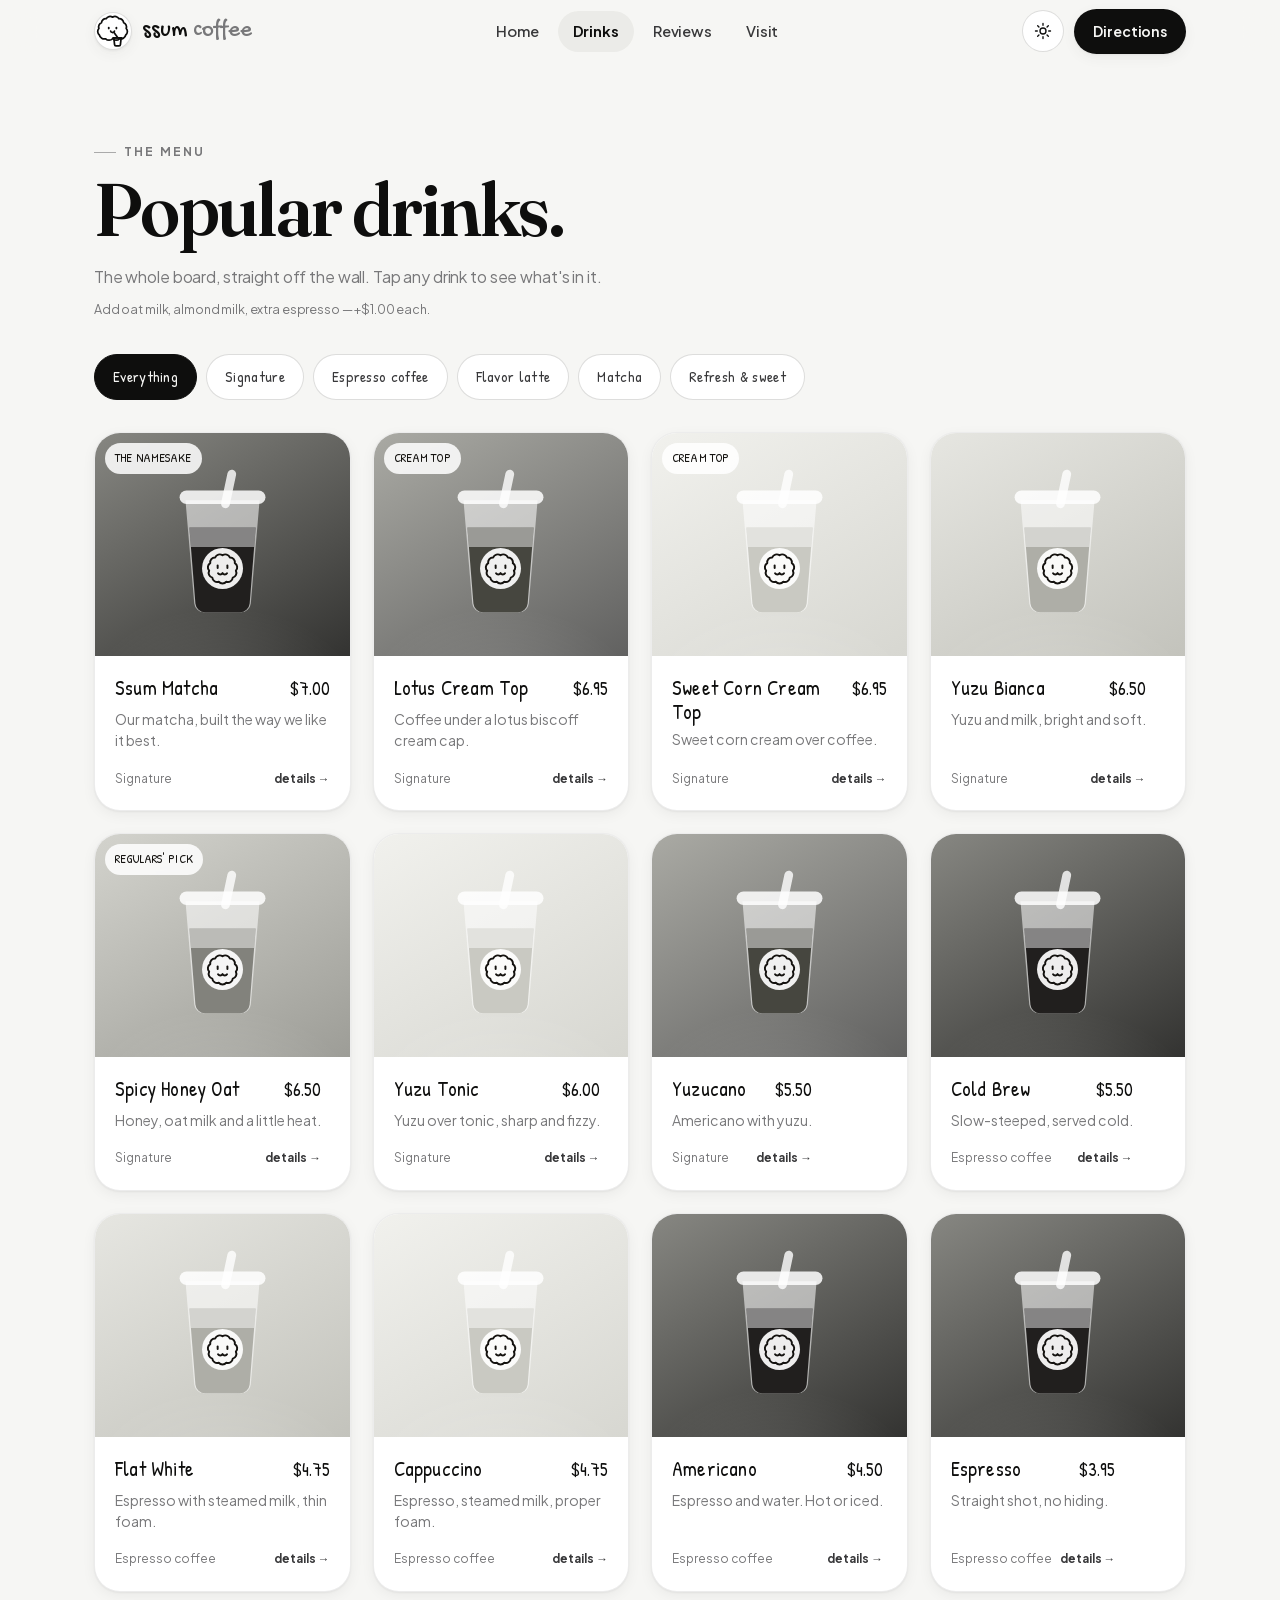
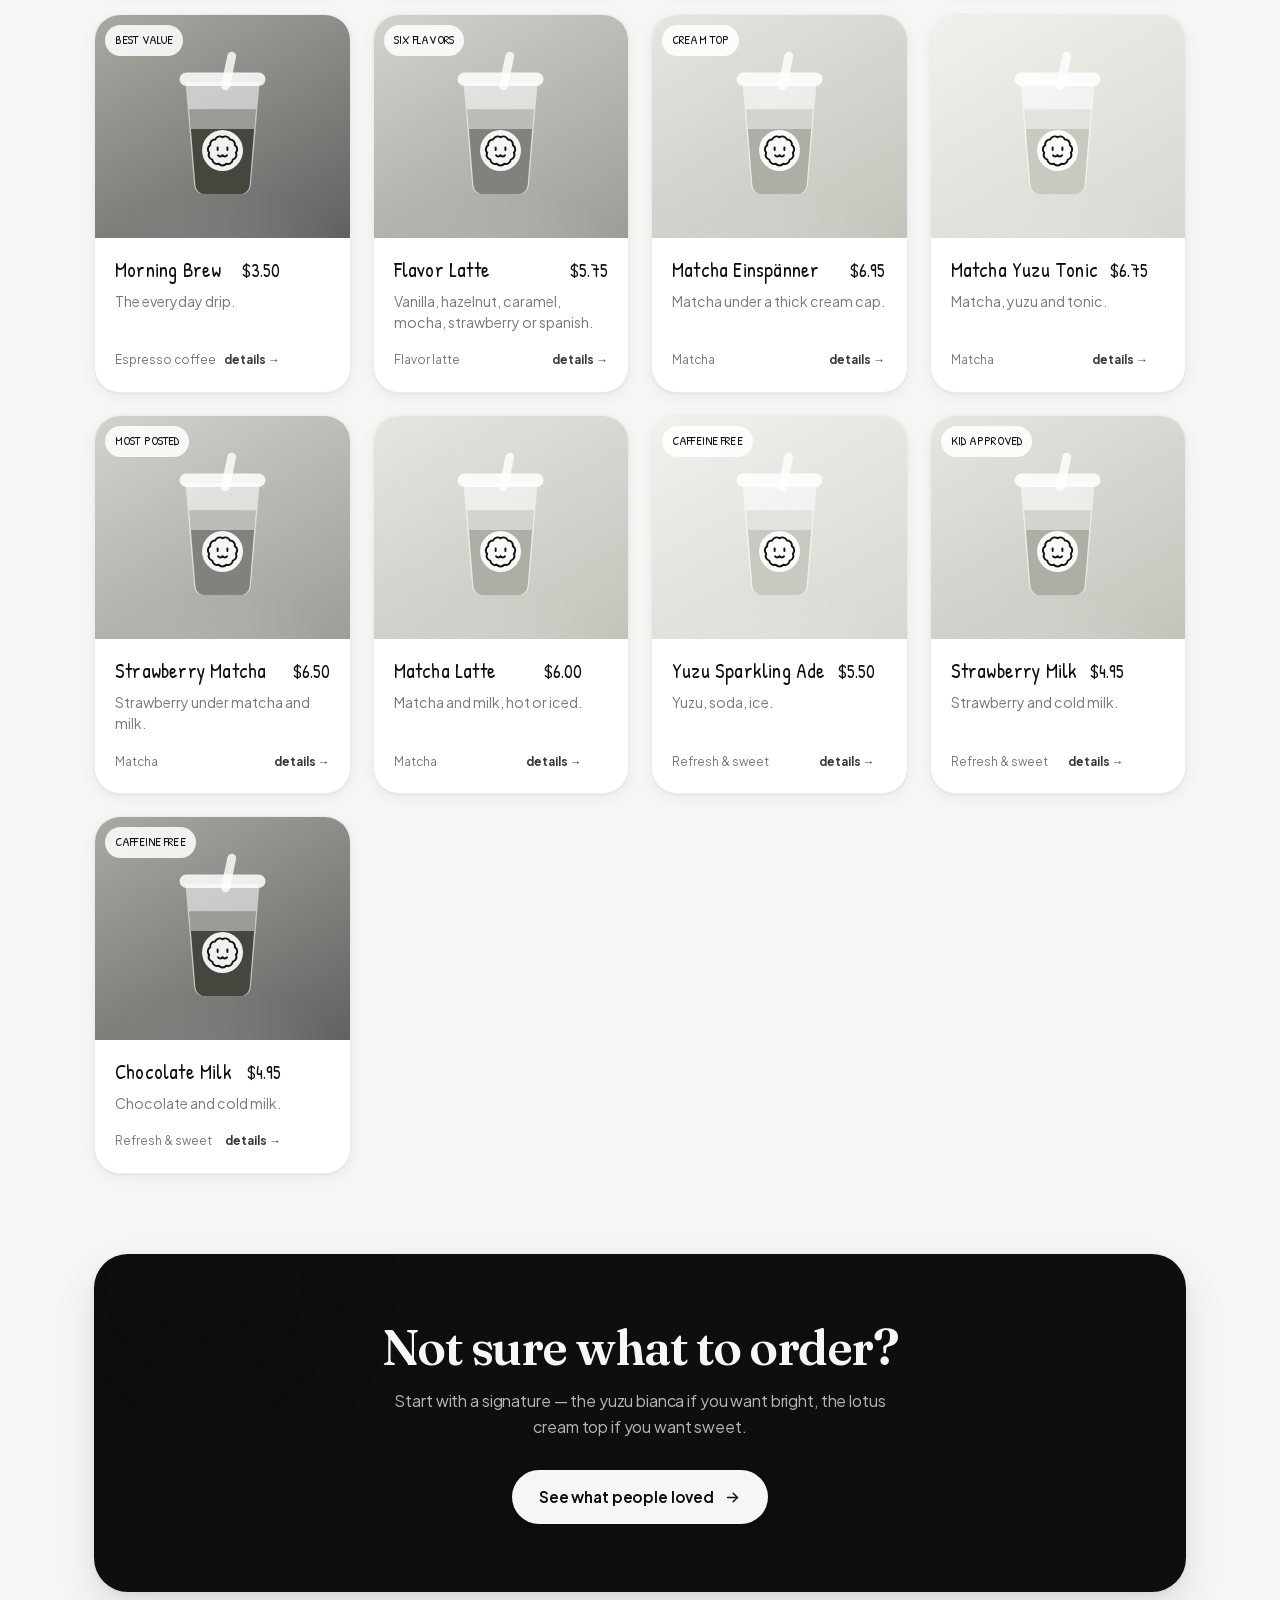
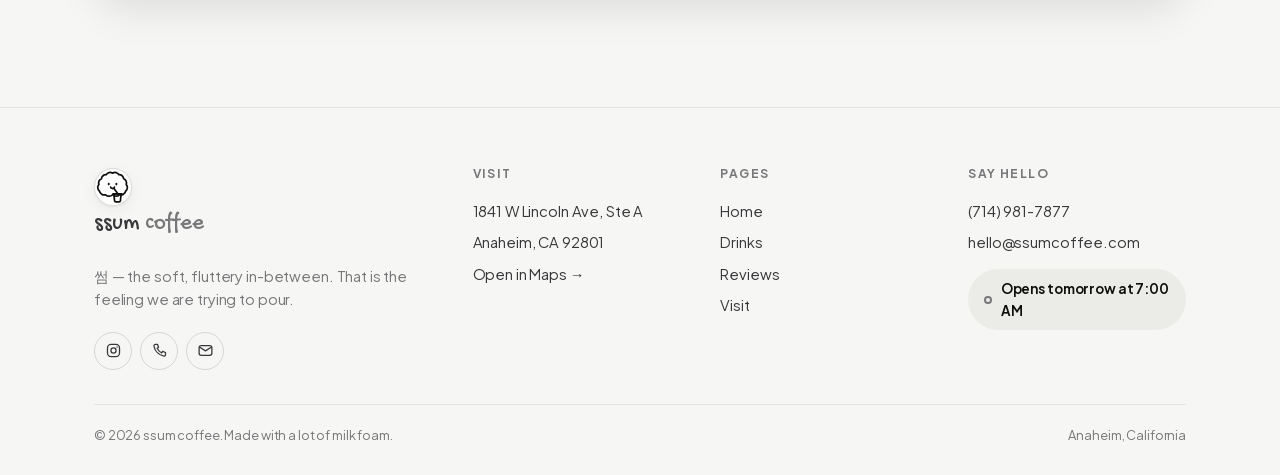
==== commit 5536be55: "Fix location, redraw the logo, go black and white, use the menu board font Four corrections, plus th" ====
--- a/menu.html
+++ b/menu.html
@@ -4,27 +4,26 @@
   <meta charset="utf-8">
   <meta name="viewport" content="width=device-width, initial-scale=1, viewport-fit=cover">
   <title>Drinks — ssum coffee</title>
-  <meta name="description" content="The full ssum coffee drink menu: signature lattes, espresso, matcha, hojicha and seasonal specials.">
-  <meta name="theme-color" content="#f7f4ef">
+  <meta name="description" content="The full ssum coffee menu: signature yuzu and cream-top drinks, espresso, flavour lattes, matcha and sweet refreshers.">
+  <meta name="theme-color" content="#f6f6f4">
   <meta name="apple-mobile-web-app-capable" content="yes">
   <meta name="apple-mobile-web-app-status-bar-style" content="default">
   <meta name="apple-mobile-web-app-title" content="ssum coffee">
   <meta name="format-detection" content="telephone=no">
   <meta property="og:title" content="Drinks — ssum coffee">
-  <meta property="og:description" content="The full ssum coffee drink menu: signature lattes, espresso, matcha, hojicha and seasonal specials.">
+  <meta property="og:description" content="The full ssum coffee menu: signature yuzu and cream-top drinks, espresso, flavour lattes, matcha and sweet refreshers.">
   <meta property="og:type" content="website">
   <link rel="icon" href="assets/img/favicon.svg" type="image/svg+xml">
   <link rel="apple-touch-icon" href="assets/img/favicon.svg">
-  <link rel="preconnect" href="https://fonts.googleapis.com">
-  <link rel="preconnect" href="https://fonts.gstatic.com" crossorigin>
-  <link href="https://fonts.googleapis.com/css2?family=Fraunces:ital,opsz,wght@0,9..144,400..700;1,9..144,400..700&family=Plus+Jakarta+Sans:wght@400;500;600;700;800&display=swap" rel="stylesheet">
+  <link rel="preload" href="assets/fonts/patrick-hand.woff2" as="font" type="font/woff2" crossorigin>
+  <link rel="preload" href="assets/fonts/plus-jakarta-sans.woff2" as="font" type="font/woff2" crossorigin>
   <link rel="stylesheet" href="assets/css/styles.css">
 </head>
 <body data-page="menu">
   <header class="nav">
     <div class="wrap nav__inner">
       <a class="brand" href="index.html" aria-label="ssum coffee — home">
-        <span class="brand__mark"><svg xmlns="http://www.w3.org/2000/svg" viewBox="46 30 108 108" role="img" aria-label="ssum coffee dog mark"> <g fill="none" stroke="currentColor" stroke-width="7" stroke-linecap="round" stroke-linejoin="round"> <path d="M 100.00 40.00 A 15.87 15.87 0 0 1 123.79 46.98 A 15.87 15.87 0 0 1 140.02 65.72 A 15.87 15.87 0 0 1 143.55 90.26 A 15.87 15.87 0 0 1 133.25 112.81 A 15.87 15.87 0 0 1 112.40 126.22 A 15.87 15.87 0 0 1 87.60 126.22 A 15.87 15.87 0 0 1 66.75 112.81 A 15.87 15.87 0 0 1 56.45 90.26 A 15.87 15.87 0 0 1 59.98 65.72 A 15.87 15.87 0 0 1 76.21 46.98 A 15.87 15.87 0 0 1 100.00 40.00 Z"/> <path d="M85 80 v7"/><path d="M115 80 v7"/> <path d="M100 99 a5 4.2 0 0 1 -9 0"/><path d="M100 99 a5 4.2 0 0 0 9 0"/> </g> </svg> </span>
+        <span class="brand__mark"><svg xmlns="http://www.w3.org/2000/svg" viewBox="48 48 104 104" role="img" aria-label="ssum coffee dog mark"> <g fill="none" stroke="currentColor" stroke-width="5.4" stroke-linecap="round" stroke-linejoin="round"> <!-- one continuous curly silhouette: crown, ears, jaw --> <path d="M100.0 55.0 A 14.2 14.2 0 0 1 120.0 59.7 A 13.5 13.5 0 0 1 134.8 72.4 A 13.3 13.3 0 0 1 142.8 90.0 A 14.4 14.4 0 0 1 141.4 110.9 A 15.9 15.9 0 0 1 121.6 122.7 A 14.9 14.9 0 0 1 100.0 122.5 A 14.9 14.9 0 0 1 78.4 122.7 A 15.9 15.9 0 0 1 58.6 110.9 A 14.4 14.4 0 0 1 57.2 90.0 A 13.3 13.3 0 0 1 65.2 72.4 A 13.5 13.5 0 0 1 80.0 59.7 A 14.2 14.2 0 0 1 100.0 55.0 Z"/> <!-- muzzle --> <path d="M100 103c-3.2 0-5.6-2.1-6-4.4"/> <path d="M100 103c3.2 0 5.6-2.1 6-4.4"/> <!-- straw from the mouth into the cup --> <path d="M104.5 103 L 116 118.5"/> <!-- small cup, held at the chin --> <path d="M104 120h23l-2.3 21a4.4 4.4 0 0 1-4.4 4h-9.6a4.4 4.4 0 0 1-4.4-4Z"/> <path d="M101.5 120h28"/> </g> <g fill="currentColor"> <ellipse cx="88" cy="89" rx="3.1" ry="4.4"/> <ellipse cx="112" cy="89" rx="3.1" ry="4.4"/> </g> </svg> </span>
         <span class="brand__name">ssum <span>coffee</span></span>
       </a>
       <nav class="nav__links" aria-label="Primary">
@@ -43,17 +42,12 @@
     <section class="page-head wrap">
       <span class="eyebrow reveal">The menu</span>
       <h1 class="reveal" data-delay="60">Popular drinks.</h1>
-      <p class="reveal" data-delay="120">Twelve cups we're proud of. Tap one to see what's inside it, how sweet it runs, and what size it's built for. Oat milk is free on everything.</p>
+      <p class="reveal" data-delay="120">The whole board, straight off the wall. Tap any drink to see what's in it.</p>
+      <p class="form-note reveal" data-delay="160" data-addons style="margin-top:10px"></p>
     </section>
 
     <section class="wrap" style="padding-bottom:clamp(56px,9vw,116px)">
-      <div class="filters reveal" role="group" aria-label="Filter drinks">
-        <button class="chip" data-filter="all" aria-pressed="true" type="button">Everything</button>
-        <button class="chip" data-filter="signature" aria-pressed="false" type="button">Signature</button>
-        <button class="chip" data-filter="espresso" aria-pressed="false" type="button">Espresso &amp; brew</button>
-        <button class="chip" data-filter="non-coffee" aria-pressed="false" type="button">Non-coffee</button>
-        <button class="chip" data-filter="seasonal" aria-pressed="false" type="button">Seasonal</button>
-      </div>
+      <div class="filters reveal" data-filters role="group" aria-label="Filter drinks"></div>
       <div class="grid grid--drinks" data-drink-grid></div>
       <div class="empty" data-drink-empty hidden>
         <p>Nothing in that category yet — check back next season.</p>
@@ -62,7 +56,7 @@
       <div class="band reveal" style="margin-top:clamp(46px,7vw,80px)">
         <span class="band__glow band__glow--a" aria-hidden="true"></span>
         <h2>Not sure what to order?</h2>
-        <p>Tell the barista how you take your coffee at home and they'll pick for you. It works more often than it should.</p>
+        <p>Start with a signature — the yuzu bianca if you want bright, the lotus cream top if you want sweet.</p>
         <a class="btn" href="reviews.html">See what people loved <svg viewBox="0 0 24 24" fill="none" stroke="currentColor" stroke-width="2" stroke-linecap="round" stroke-linejoin="round"><path d="M5 12h14"/><path d="M13 6l6 6-6 6"/></svg></a>
       </div>
     </section>
@@ -72,7 +66,7 @@
       <div class="footer__grid">
         <div class="footer__col">
           <a class="brand" href="index.html">
-            <span class="brand__mark"><svg xmlns="http://www.w3.org/2000/svg" viewBox="46 30 108 108" role="img" aria-label="ssum coffee dog mark"> <g fill="none" stroke="currentColor" stroke-width="7" stroke-linecap="round" stroke-linejoin="round"> <path d="M 100.00 40.00 A 15.87 15.87 0 0 1 123.79 46.98 A 15.87 15.87 0 0 1 140.02 65.72 A 15.87 15.87 0 0 1 143.55 90.26 A 15.87 15.87 0 0 1 133.25 112.81 A 15.87 15.87 0 0 1 112.40 126.22 A 15.87 15.87 0 0 1 87.60 126.22 A 15.87 15.87 0 0 1 66.75 112.81 A 15.87 15.87 0 0 1 56.45 90.26 A 15.87 15.87 0 0 1 59.98 65.72 A 15.87 15.87 0 0 1 76.21 46.98 A 15.87 15.87 0 0 1 100.00 40.00 Z"/> <path d="M85 80 v7"/><path d="M115 80 v7"/> <path d="M100 99 a5 4.2 0 0 1 -9 0"/><path d="M100 99 a5 4.2 0 0 0 9 0"/> </g> </svg> </span>
+            <span class="brand__mark"><svg xmlns="http://www.w3.org/2000/svg" viewBox="48 48 104 104" role="img" aria-label="ssum coffee dog mark"> <g fill="none" stroke="currentColor" stroke-width="5.4" stroke-linecap="round" stroke-linejoin="round"> <!-- one continuous curly silhouette: crown, ears, jaw --> <path d="M100.0 55.0 A 14.2 14.2 0 0 1 120.0 59.7 A 13.5 13.5 0 0 1 134.8 72.4 A 13.3 13.3 0 0 1 142.8 90.0 A 14.4 14.4 0 0 1 141.4 110.9 A 15.9 15.9 0 0 1 121.6 122.7 A 14.9 14.9 0 0 1 100.0 122.5 A 14.9 14.9 0 0 1 78.4 122.7 A 15.9 15.9 0 0 1 58.6 110.9 A 14.4 14.4 0 0 1 57.2 90.0 A 13.3 13.3 0 0 1 65.2 72.4 A 13.5 13.5 0 0 1 80.0 59.7 A 14.2 14.2 0 0 1 100.0 55.0 Z"/> <!-- muzzle --> <path d="M100 103c-3.2 0-5.6-2.1-6-4.4"/> <path d="M100 103c3.2 0 5.6-2.1 6-4.4"/> <!-- straw from the mouth into the cup --> <path d="M104.5 103 L 116 118.5"/> <!-- small cup, held at the chin --> <path d="M104 120h23l-2.3 21a4.4 4.4 0 0 1-4.4 4h-9.6a4.4 4.4 0 0 1-4.4-4Z"/> <path d="M101.5 120h28"/> </g> <g fill="currentColor"> <ellipse cx="88" cy="89" rx="3.1" ry="4.4"/> <ellipse cx="112" cy="89" rx="3.1" ry="4.4"/> </g> </svg> </span>
             <span class="brand__name">ssum <span>coffee</span></span>
           </a>
           <p style="margin-top:14px;max-width:34ch;color:var(--ink-3)">썸 — the soft, fluttery in-between. That is the feeling we are trying to pour.</p>
@@ -104,7 +98,7 @@
       </div>
       <div class="footer__bottom">
         <span>© <span data-year></span> ssum coffee. Made with a lot of milk foam.</span>
-        <span>Rowland Heights, California</span>
+        <span>Anaheim, California</span>
       </div>
     </div>
   </footer>
--- a/assets/css/styles.css
+++ b/assets/css/styles.css
@@ -3,22 +3,59 @@
    Theme: ink & paper (black / off-white) with a warm latte accent
    ============================================================ */
 
+/* self-hosted webfonts — no third-party request, no CDN dependency */
+@font-face {
+  font-family: 'Fraunces';
+  font-style: italic;
+  font-weight: 400 700;
+  font-display: swap;
+  src: url("../fonts/fraunces-italic.woff2") format('woff2');
+}
+@font-face {
+  font-family: 'Fraunces';
+  font-style: normal;
+  font-weight: 400 700;
+  font-display: swap;
+  src: url("../fonts/fraunces.woff2") format('woff2');
+}
+@font-face {
+  font-family: 'Gochi Hand';
+  font-style: normal;
+  font-weight: 400;
+  font-display: swap;
+  src: url("../fonts/gochi-hand.woff2") format('woff2');
+}
+@font-face {
+  font-family: 'Patrick Hand';
+  font-style: normal;
+  font-weight: 400;
+  font-display: swap;
+  src: url("../fonts/patrick-hand.woff2") format('woff2');
+}
+@font-face {
+  font-family: 'Plus Jakarta Sans';
+  font-style: normal;
+  font-weight: 400 800;
+  font-display: swap;
+  src: url("../fonts/plus-jakarta-sans.woff2") format('woff2');
+}
+
 /* ---------- tokens ---------- */
 :root {
-  --paper:        #f7f4ef;
+  --paper:        #f6f6f4;
   --paper-2:      #ffffff;
-  --paper-3:      #efeae1;
-  --ink:          #14120f;
-  --ink-2:        #3a352e;
-  --ink-3:        #7b7368;
-  --line:         rgba(20, 18, 15, .12);
-  --line-soft:    rgba(20, 18, 15, .07);
-  --accent:       #b98a56;   /* latte */
-  --accent-soft:  rgba(185, 138, 86, .14);
-  --gold:         #d9a441;   /* stars */
-  --shadow-sm:    0 1px 2px rgba(20,18,15,.05), 0 4px 14px rgba(20,18,15,.05);
-  --shadow-md:    0 2px 6px rgba(20,18,15,.06), 0 18px 40px rgba(20,18,15,.09);
-  --shadow-lg:    0 30px 70px rgba(20,18,15,.16);
+  --paper-3:      #ebebe8;
+  --ink:          #0e0e0d;
+  --ink-2:        #38383a;
+  --ink-3:        #78787a;
+  --line:         rgba(14, 14, 13, .14);
+  --line-soft:    rgba(14, 14, 13, .08);
+  --accent:       #0e0e0d;                 /* black — no colour anywhere */
+  --accent-soft:  rgba(14, 14, 13, .07);
+  --gold:         #0e0e0d;                 /* stars are ink, not gold */
+  --shadow-sm:    0 1px 2px rgba(14,14,13,.05), 0 4px 14px rgba(14,14,13,.05);
+  --shadow-md:    0 2px 6px rgba(14,14,13,.06), 0 18px 40px rgba(14,14,13,.10);
+  --shadow-lg:    0 30px 70px rgba(14,14,13,.17);
 
   --r-sm: 12px;
   --r-md: 18px;
@@ -33,22 +70,26 @@
 
   --font-display: "Fraunces", "Iowan Old Style", "Palatino Linotype", Georgia, serif;
   --font-body: "Plus Jakarta Sans", -apple-system, BlinkMacSystemFont, "Segoe UI", Roboto, Helvetica, Arial, sans-serif;
+  /* the shop's own handwriting — menu board and logo lettering */
+  --font-hand: "Patrick Hand", "Bradley Hand", "Segoe Print", "Comic Sans MS", cursive;
+  --font-marker: "Gochi Hand", var(--font-hand);
 
   --ease: cubic-bezier(.22, 1, .36, 1);
   color-scheme: light;
 }
 
 [data-theme="dark"] {
-  --paper:        #100f0d;
-  --paper-2:      #191714;
-  --paper-3:      #211e1a;
-  --ink:          #f6f2ea;
-  --ink-2:        #d5cec3;
-  --ink-3:        #9b9287;
-  --line:         rgba(246, 242, 234, .14);
-  --line-soft:    rgba(246, 242, 234, .08);
-  --accent:       #d5a56d;
-  --accent-soft:  rgba(213, 165, 109, .16);
+  --paper:        #0c0c0b;
+  --paper-2:      #141413;
+  --paper-3:      #1d1d1c;
+  --ink:          #f6f6f4;
+  --ink-2:        #d2d2cf;
+  --ink-3:        #949492;
+  --line:         rgba(246, 246, 244, .15);
+  --line-soft:    rgba(246, 246, 244, .08);
+  --accent:       #f6f6f4;
+  --accent-soft:  rgba(246, 246, 244, .10);
+  --gold:         #f6f6f4;
   --shadow-sm:    0 1px 2px rgba(0,0,0,.3), 0 4px 14px rgba(0,0,0,.3);
   --shadow-md:    0 2px 6px rgba(0,0,0,.35), 0 18px 40px rgba(0,0,0,.45);
   --shadow-lg:    0 30px 70px rgba(0,0,0,.55);
@@ -171,8 +212,8 @@
   box-shadow: var(--shadow-sm);
   overflow: hidden;
 }
-.brand__mark svg, .brand__mark img { width: 116%; height: 116%; }
-.brand__name { font-family: var(--font-display); font-size: 1.28rem; font-weight: 600; letter-spacing: -0.04em; }
+.brand__mark svg, .brand__mark img { width: 92%; height: 92%; }
+.brand__name { font-family: var(--font-marker); font-size: 1.42rem; font-weight: 400; letter-spacing: 0; }
 .brand__name span { color: var(--ink-3); font-weight: 400; }
 
 .nav__links { display: flex; align-items: center; gap: 4px; }
@@ -238,7 +279,7 @@
   font-size: clamp(2.9rem, 12vw, 6.4rem);
   letter-spacing: -0.045em;
 }
-.hero h1 em { font-style: italic; color: var(--accent); }
+.hero h1 em { font-family: var(--font-marker); font-style: normal; font-size: 1.08em; color: var(--ink); }
 .hero__lead {
   margin-top: 1.15rem; max-width: 44ch;
   color: var(--ink-2); font-size: clamp(1rem, 3.4vw, 1.14rem);
@@ -353,7 +394,8 @@
   padding: 10px 18px; border-radius: var(--r-pill);
   border: 1px solid var(--line);
   background: var(--paper-2); color: var(--ink-2);
-  font-size: .88rem; font-weight: 600; cursor: pointer; white-space: nowrap;
+  font-family: var(--font-hand); font-size: .97rem; font-weight: 400; letter-spacing: .02em;
+  cursor: pointer; white-space: nowrap;
   transition: all .28s var(--ease);
 }
 .chip:hover { border-color: var(--ink-3); color: var(--ink); }
@@ -389,13 +431,13 @@
   width: fit-content; max-width: calc(100% - 20px);
   padding: 5px 10px; border-radius: var(--r-pill);
   background: rgba(255,255,255,.86); color: #14120f;
-  font-size: clamp(.58rem, 2.1vw, .68rem); font-weight: 800; letter-spacing: .08em; text-transform: uppercase;
+  font-family: var(--font-hand); font-size: clamp(.7rem, 2.4vw, .8rem); font-weight: 400; letter-spacing: .01em; text-transform: uppercase;
   backdrop-filter: blur(8px); overflow: hidden; text-overflow: ellipsis; white-space: nowrap;
 }
 .drink__body { padding: clamp(13px, 3.4vw, 18px) clamp(14px, 3.6vw, 20px) clamp(16px, 4vw, 22px); display: flex; flex-direction: column; gap: 6px; flex: 1; }
 .drink__row { display: flex; align-items: baseline; justify-content: space-between; gap: 12px; }
-.drink__name { font-family: var(--font-display); font-size: clamp(1rem, 3.6vw, 1.18rem); font-weight: 600; letter-spacing: -0.02em; }
-.drink__price { font-weight: 700; font-size: clamp(.85rem, 3vw, .95rem); color: var(--ink); flex: none; }
+.drink__name { font-family: var(--font-hand); font-size: clamp(1.06rem, 3.8vw, 1.28rem); font-weight: 400; letter-spacing: .01em; line-height: 1.15; }
+.drink__price { font-family: var(--font-hand); font-weight: 400; font-size: clamp(1rem, 3.2vw, 1.14rem); color: var(--ink); flex: none; }
 .drink__note { color: var(--ink-3); font-size: clamp(.8rem, 3vw, .88rem); line-height: 1.5; }
 .drink__foot { margin-top: auto; padding-top: 12px; display: flex; align-items: center; justify-content: space-between; gap: 8px; font-size: .74rem; color: var(--ink-3); }
 .drink__caf { white-space: nowrap; }
@@ -431,8 +473,8 @@
 .modal__art { height: 170px; margin: 14px 14px 0; border-radius: var(--r-lg); display: grid; place-items: center; background: linear-gradient(150deg, var(--c1, #ddd), var(--c2, #bbb)); }
 .modal__art svg { width: 92px; }
 .modal__body { padding: 20px clamp(20px, 5vw, 30px) 4px; }
-.modal__body h3 { font-size: 1.7rem; }
-.modal__price { font-weight: 700; margin-top: 4px; color: var(--accent); }
+.modal__body h3 { font-family: var(--font-hand); font-weight: 400; font-size: 1.9rem; letter-spacing: .01em; }
+.modal__price { font-family: var(--font-hand); font-size: 1.06rem; margin-top: 2px; color: var(--ink-3); }
 .modal__desc { color: var(--ink-2); margin-top: 12px; }
 .modal__list { list-style: none; padding: 0; margin-top: 18px; display: grid; gap: 10px; }
 .modal__list li { display: flex; gap: 10px; align-items: flex-start; font-size: .92rem; color: var(--ink-2); }
@@ -486,10 +528,11 @@
 .review__meta { color: var(--ink-3); font-size: .78rem; }
 .review__text { color: var(--ink-2); font-size: .95rem; }
 .review__drink {
+  font-family: var(--font-hand); font-size: .88rem;
   align-self: flex-start; margin-top: auto;
   padding: 6px 12px; border-radius: var(--r-pill);
   background: var(--paper-3); color: var(--ink-2);
-  font-size: .75rem; font-weight: 650;
+  font-weight: 400;
 }
 .review__badge { font-size: .68rem; font-weight: 800; letter-spacing: .08em; text-transform: uppercase; color: var(--accent); }
 .masonry { columns: 1; column-gap: clamp(14px, 2.4vw, 22px); }
@@ -547,12 +590,13 @@
   background: var(--paper-3); font-size: .85rem; font-weight: 650;
 }
 .status__dot { width: 8px; height: 8px; border-radius: 50%; background: var(--ink-3); position: relative; }
-.status.is-open .status__dot { background: #2fa36b; }
+/* open / closed stays monochrome: solid + pulsing when open, hollow when shut */
+.status.is-open .status__dot { background: var(--ink); }
 .status.is-open .status__dot::after {
   content: ""; position: absolute; inset: -5px; border-radius: 50%;
-  border: 2px solid #2fa36b; opacity: .55; animation: pulse 2s ease-out infinite;
-}
-.status.is-closed .status__dot { background: #d2564f; }
+  border: 2px solid var(--ink); opacity: .5; animation: pulse 2s ease-out infinite;
+}
+.status.is-closed .status__dot { background: transparent; border: 2px solid var(--ink-3); }
 @keyframes pulse { 0% { transform: scale(.7); opacity: .6; } 100% { transform: scale(1.5); opacity: 0; } }
 
 /* ---------- location ---------- */
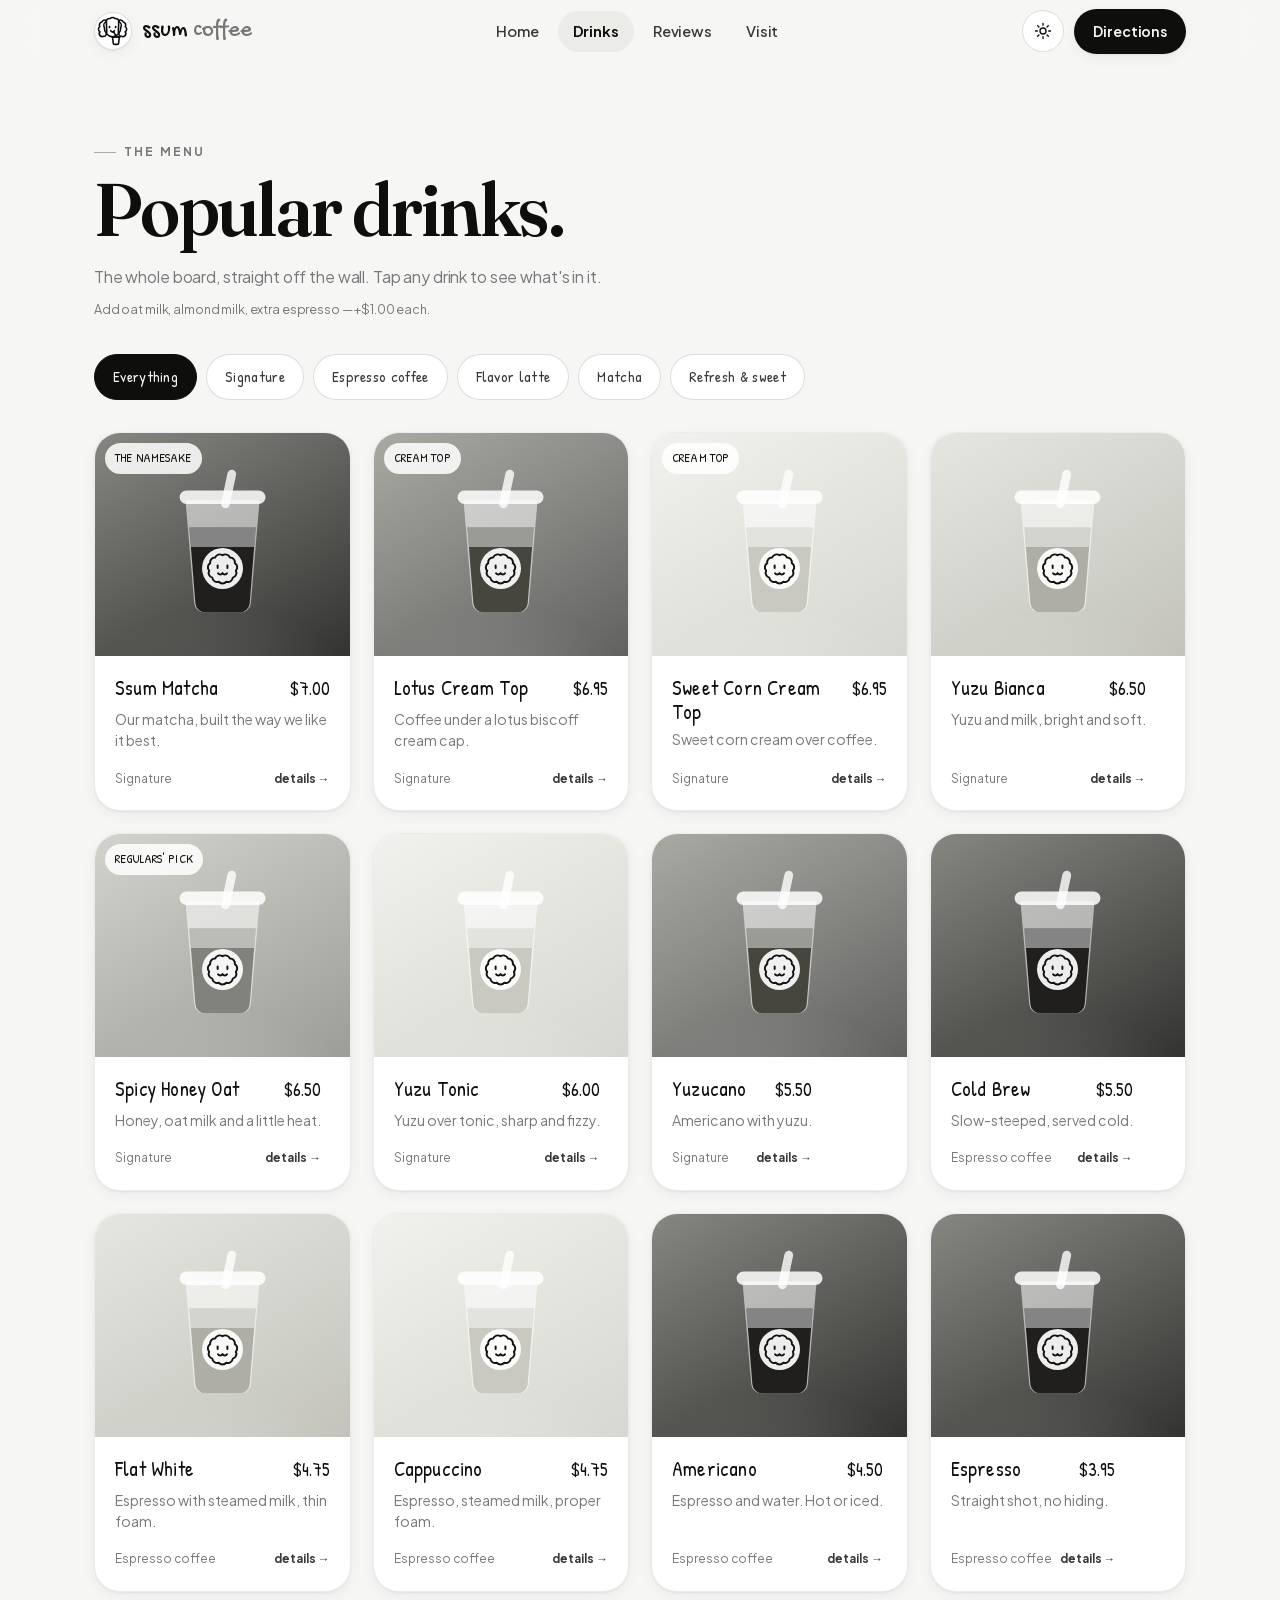
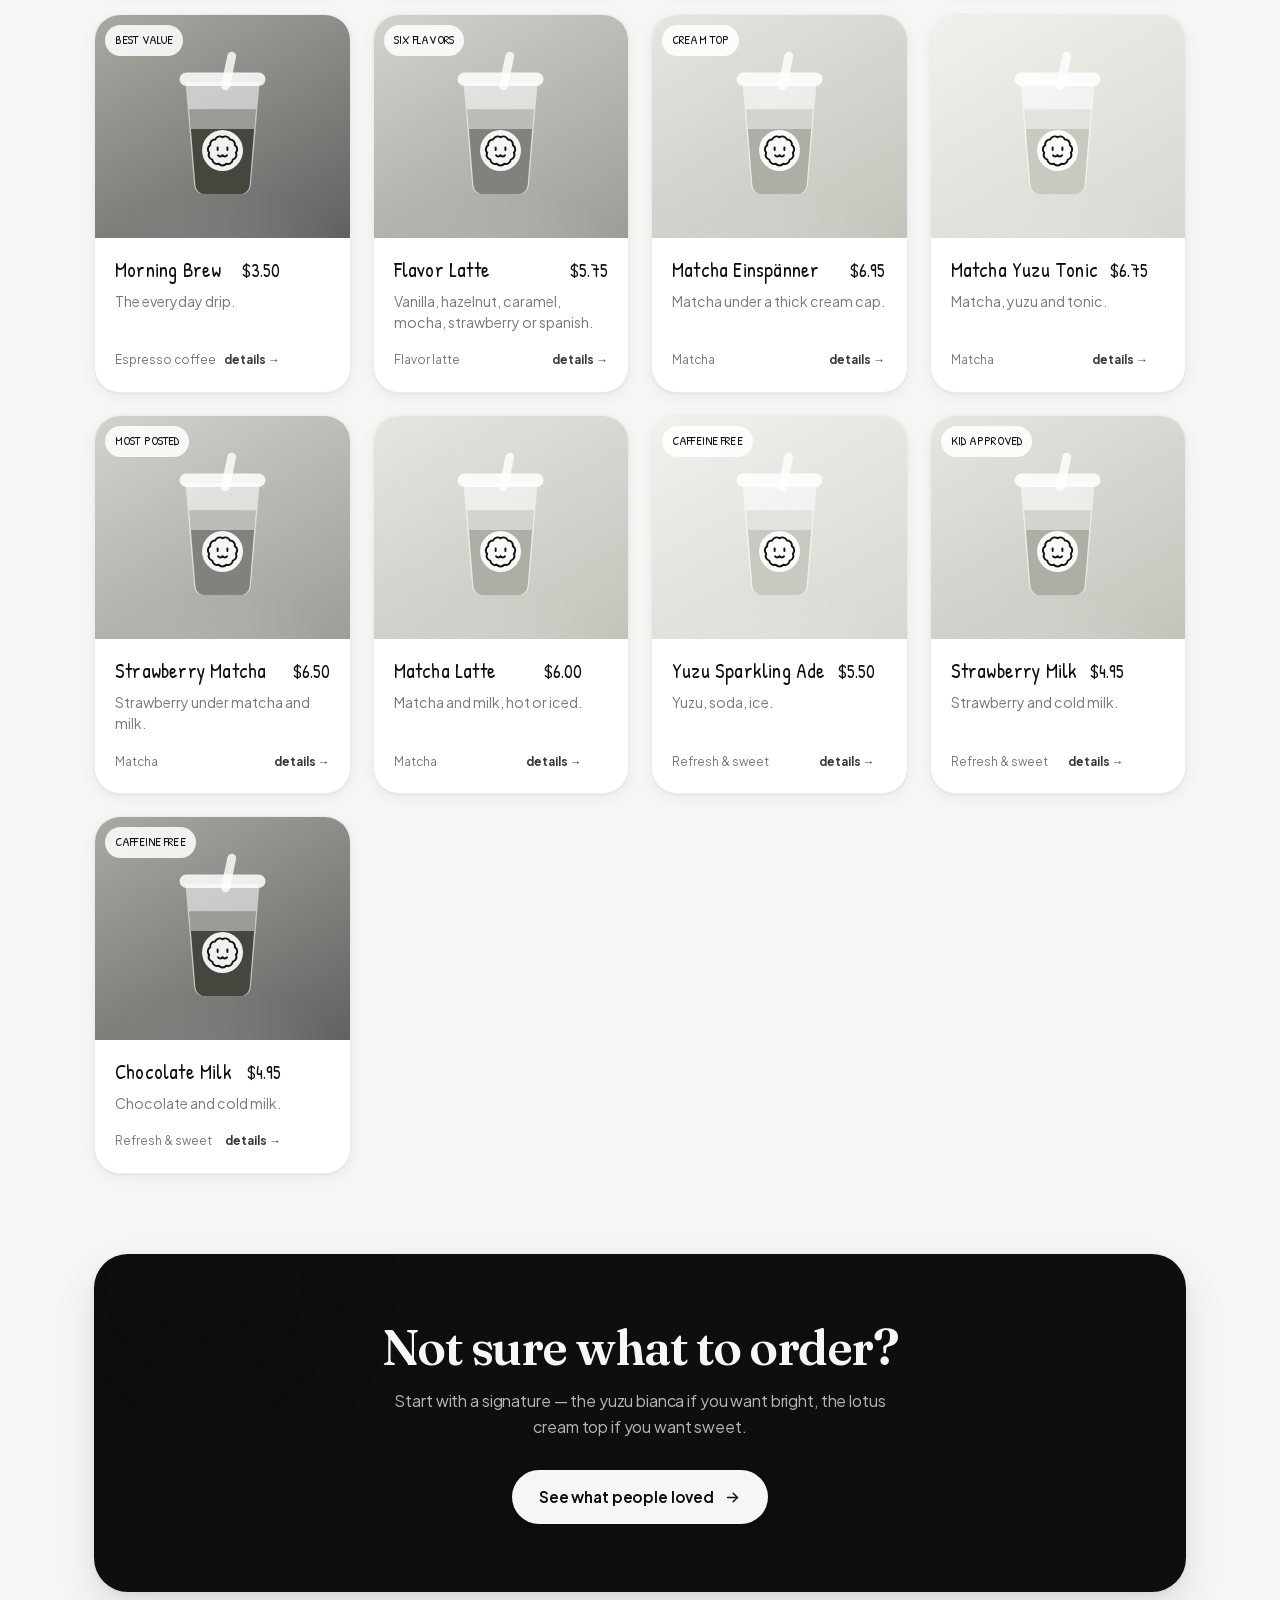
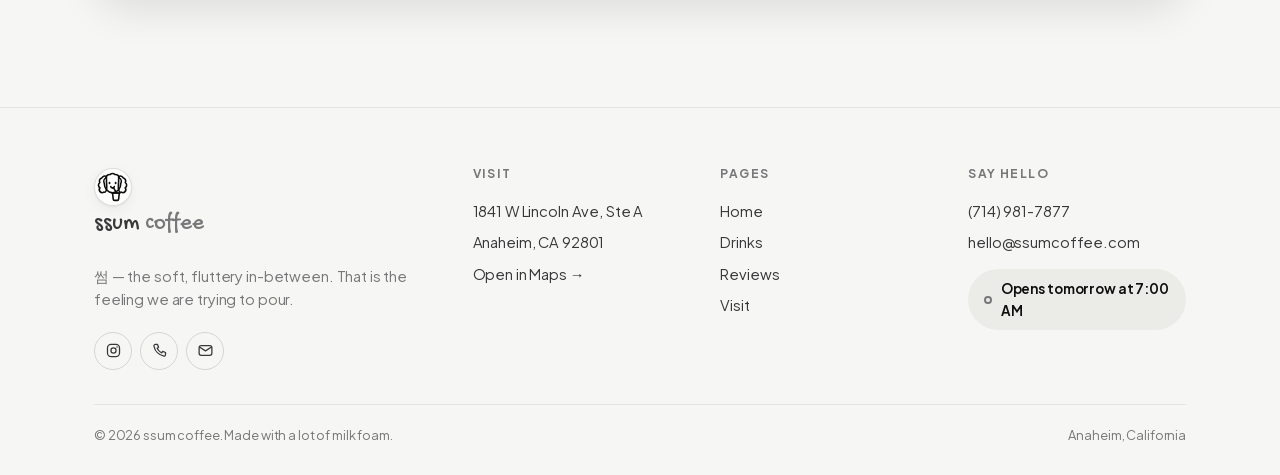
==== commit e22ca88a: "Redraw the dog mark with distinct curly ears Side by side with the cup sticker the previous silhouet" ====
--- a/menu.html
+++ b/menu.html
@@ -23,7 +23,7 @@
   <header class="nav">
     <div class="wrap nav__inner">
       <a class="brand" href="index.html" aria-label="ssum coffee — home">
-        <span class="brand__mark"><svg xmlns="http://www.w3.org/2000/svg" viewBox="48 48 104 104" role="img" aria-label="ssum coffee dog mark"> <g fill="none" stroke="currentColor" stroke-width="5.4" stroke-linecap="round" stroke-linejoin="round"> <!-- one continuous curly silhouette: crown, ears, jaw --> <path d="M100.0 55.0 A 14.2 14.2 0 0 1 120.0 59.7 A 13.5 13.5 0 0 1 134.8 72.4 A 13.3 13.3 0 0 1 142.8 90.0 A 14.4 14.4 0 0 1 141.4 110.9 A 15.9 15.9 0 0 1 121.6 122.7 A 14.9 14.9 0 0 1 100.0 122.5 A 14.9 14.9 0 0 1 78.4 122.7 A 15.9 15.9 0 0 1 58.6 110.9 A 14.4 14.4 0 0 1 57.2 90.0 A 13.3 13.3 0 0 1 65.2 72.4 A 13.5 13.5 0 0 1 80.0 59.7 A 14.2 14.2 0 0 1 100.0 55.0 Z"/> <!-- muzzle --> <path d="M100 103c-3.2 0-5.6-2.1-6-4.4"/> <path d="M100 103c3.2 0 5.6-2.1 6-4.4"/> <!-- straw from the mouth into the cup --> <path d="M104.5 103 L 116 118.5"/> <!-- small cup, held at the chin --> <path d="M104 120h23l-2.3 21a4.4 4.4 0 0 1-4.4 4h-9.6a4.4 4.4 0 0 1-4.4-4Z"/> <path d="M101.5 120h28"/> </g> <g fill="currentColor"> <ellipse cx="88" cy="89" rx="3.1" ry="4.4"/> <ellipse cx="112" cy="89" rx="3.1" ry="4.4"/> </g> </svg> </span>
+        <span class="brand__mark"><svg xmlns="http://www.w3.org/2000/svg" viewBox="46 48 108 108" role="img" aria-label="ssum coffee dog mark"> <g fill="none" stroke="currentColor" stroke-width="5.2" stroke-linecap="round" stroke-linejoin="round"> <!-- curly floppy ears: scalloped outer edge, smooth inner edge --> <path d="M80 66 A 10 10 0 0 0 65 71 A 10 10 0 0 0 58.5 86 A 10 10 0 0 0 59 103 A 9.5 9.5 0 0 0 71.5 117 C79 119 82 108 81 96 C80 84 80 72 80 66 Z"/> <path d="M120 66 A 10 10 0 0 1 135 71 A 10 10 0 0 1 141.5 86 A 10 10 0 0 1 141 103 A 9.5 9.5 0 0 1 128.5 117 C121 119 118 108 119 96 C120 84 120 72 120 66 Z"/> <!-- face --> <path d="M73.0 88.0 A 13.3 13.3 0 0 1 78.2 70.4 A 13.3 13.3 0 0 1 91.7 59.5 A 13.3 13.3 0 0 1 108.3 59.5 A 13.3 13.3 0 0 1 121.8 70.4 A 13.3 13.3 0 0 1 127.0 88.0 C127 106 115 119 100 119 C85 119 73 106 73 88 Z"/> <path d="M100 103c-3 0-5.3-2-5.7-4.2"/> <path d="M100 103c3 0 5.3-2 5.7-4.2"/> <path d="M103.5 103 L 112 118"/> <path d="M100 120h22l-2.2 20a4.3 4.3 0 0 1-4.3 3.9h-9a4.3 4.3 0 0 1-4.3-3.9Z"/> <path d="M97.6 120h27"/> </g> <g fill="currentColor"> <ellipse cx="90" cy="87" rx="3" ry="4.2"/> <ellipse cx="110" cy="87" rx="3" ry="4.2"/> </g> </svg> </span>
         <span class="brand__name">ssum <span>coffee</span></span>
       </a>
       <nav class="nav__links" aria-label="Primary">
@@ -66,7 +66,7 @@
       <div class="footer__grid">
         <div class="footer__col">
           <a class="brand" href="index.html">
-            <span class="brand__mark"><svg xmlns="http://www.w3.org/2000/svg" viewBox="48 48 104 104" role="img" aria-label="ssum coffee dog mark"> <g fill="none" stroke="currentColor" stroke-width="5.4" stroke-linecap="round" stroke-linejoin="round"> <!-- one continuous curly silhouette: crown, ears, jaw --> <path d="M100.0 55.0 A 14.2 14.2 0 0 1 120.0 59.7 A 13.5 13.5 0 0 1 134.8 72.4 A 13.3 13.3 0 0 1 142.8 90.0 A 14.4 14.4 0 0 1 141.4 110.9 A 15.9 15.9 0 0 1 121.6 122.7 A 14.9 14.9 0 0 1 100.0 122.5 A 14.9 14.9 0 0 1 78.4 122.7 A 15.9 15.9 0 0 1 58.6 110.9 A 14.4 14.4 0 0 1 57.2 90.0 A 13.3 13.3 0 0 1 65.2 72.4 A 13.5 13.5 0 0 1 80.0 59.7 A 14.2 14.2 0 0 1 100.0 55.0 Z"/> <!-- muzzle --> <path d="M100 103c-3.2 0-5.6-2.1-6-4.4"/> <path d="M100 103c3.2 0 5.6-2.1 6-4.4"/> <!-- straw from the mouth into the cup --> <path d="M104.5 103 L 116 118.5"/> <!-- small cup, held at the chin --> <path d="M104 120h23l-2.3 21a4.4 4.4 0 0 1-4.4 4h-9.6a4.4 4.4 0 0 1-4.4-4Z"/> <path d="M101.5 120h28"/> </g> <g fill="currentColor"> <ellipse cx="88" cy="89" rx="3.1" ry="4.4"/> <ellipse cx="112" cy="89" rx="3.1" ry="4.4"/> </g> </svg> </span>
+            <span class="brand__mark"><svg xmlns="http://www.w3.org/2000/svg" viewBox="46 48 108 108" role="img" aria-label="ssum coffee dog mark"> <g fill="none" stroke="currentColor" stroke-width="5.2" stroke-linecap="round" stroke-linejoin="round"> <!-- curly floppy ears: scalloped outer edge, smooth inner edge --> <path d="M80 66 A 10 10 0 0 0 65 71 A 10 10 0 0 0 58.5 86 A 10 10 0 0 0 59 103 A 9.5 9.5 0 0 0 71.5 117 C79 119 82 108 81 96 C80 84 80 72 80 66 Z"/> <path d="M120 66 A 10 10 0 0 1 135 71 A 10 10 0 0 1 141.5 86 A 10 10 0 0 1 141 103 A 9.5 9.5 0 0 1 128.5 117 C121 119 118 108 119 96 C120 84 120 72 120 66 Z"/> <!-- face --> <path d="M73.0 88.0 A 13.3 13.3 0 0 1 78.2 70.4 A 13.3 13.3 0 0 1 91.7 59.5 A 13.3 13.3 0 0 1 108.3 59.5 A 13.3 13.3 0 0 1 121.8 70.4 A 13.3 13.3 0 0 1 127.0 88.0 C127 106 115 119 100 119 C85 119 73 106 73 88 Z"/> <path d="M100 103c-3 0-5.3-2-5.7-4.2"/> <path d="M100 103c3 0 5.3-2 5.7-4.2"/> <path d="M103.5 103 L 112 118"/> <path d="M100 120h22l-2.2 20a4.3 4.3 0 0 1-4.3 3.9h-9a4.3 4.3 0 0 1-4.3-3.9Z"/> <path d="M97.6 120h27"/> </g> <g fill="currentColor"> <ellipse cx="90" cy="87" rx="3" ry="4.2"/> <ellipse cx="110" cy="87" rx="3" ry="4.2"/> </g> </svg> </span>
             <span class="brand__name">ssum <span>coffee</span></span>
           </a>
           <p style="margin-top:14px;max-width:34ch;color:var(--ink-3)">썸 — the soft, fluttery in-between. That is the feeling we are trying to pour.</p>
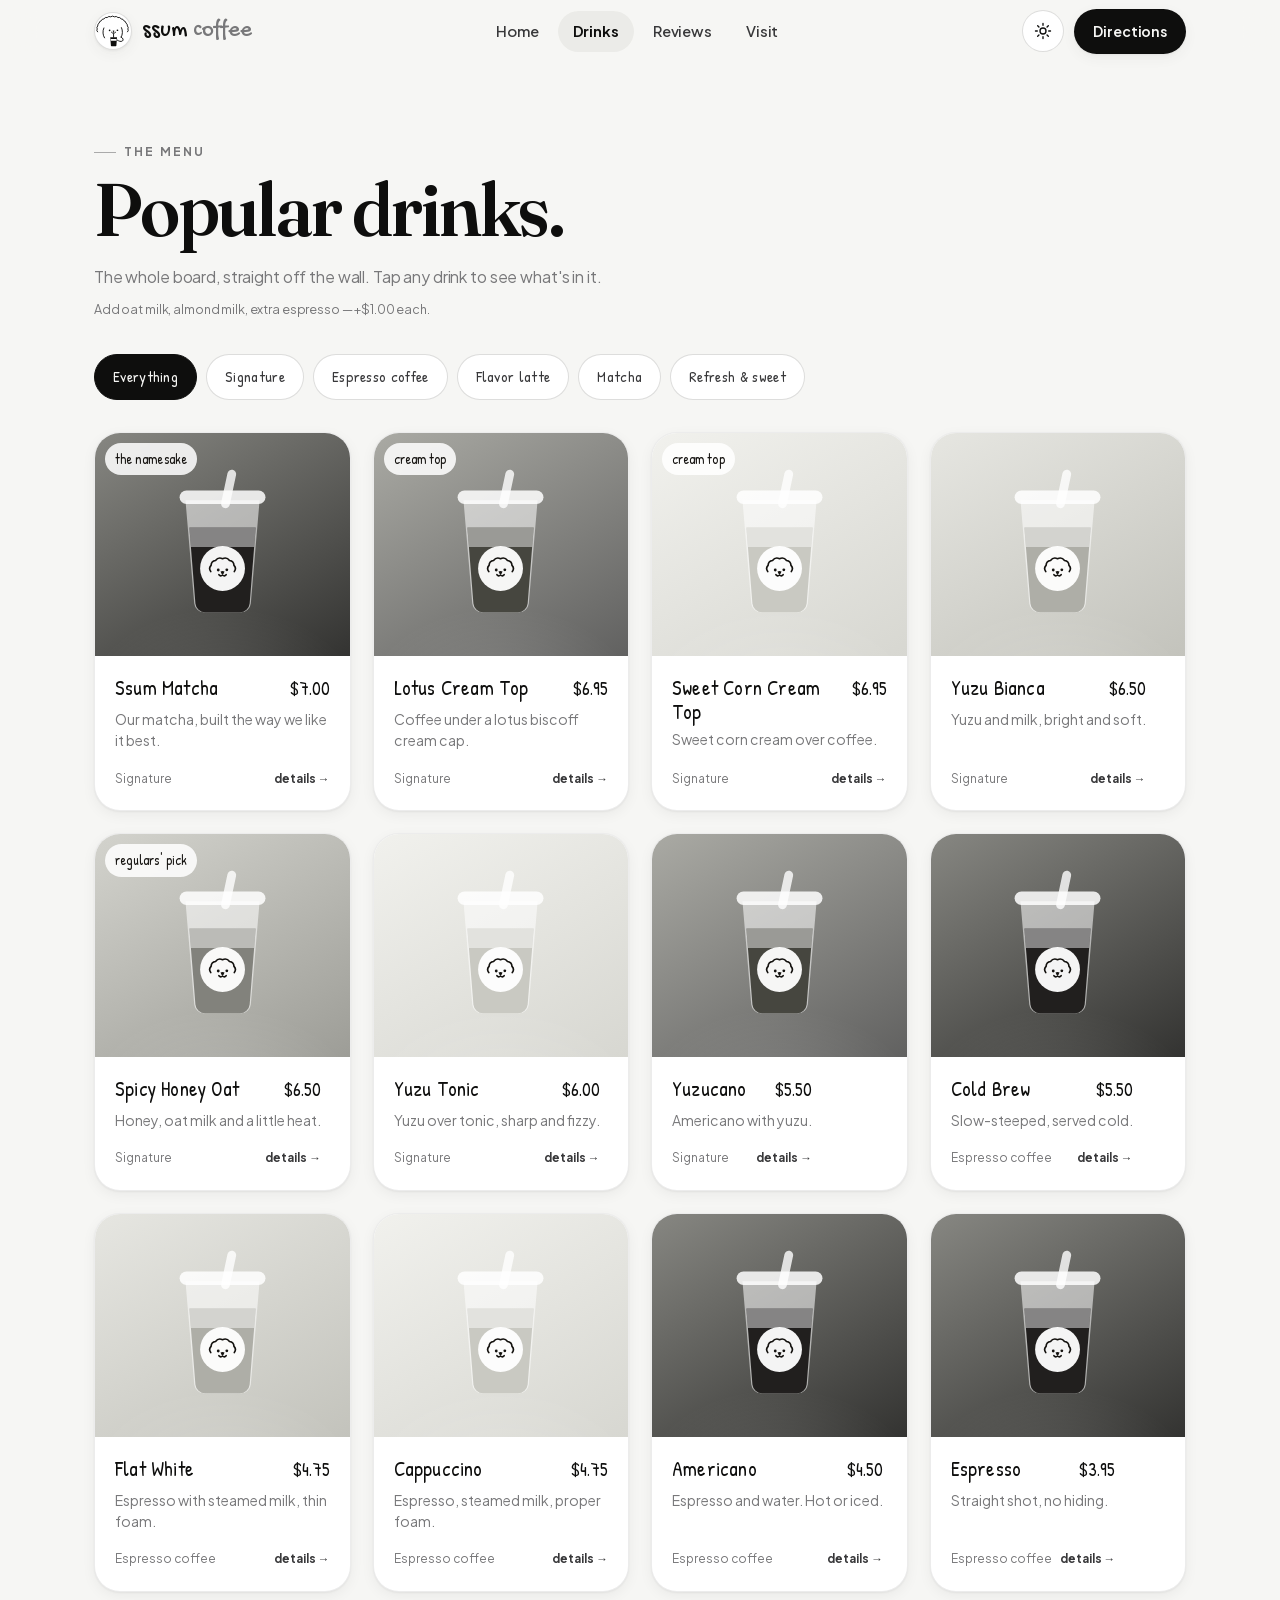
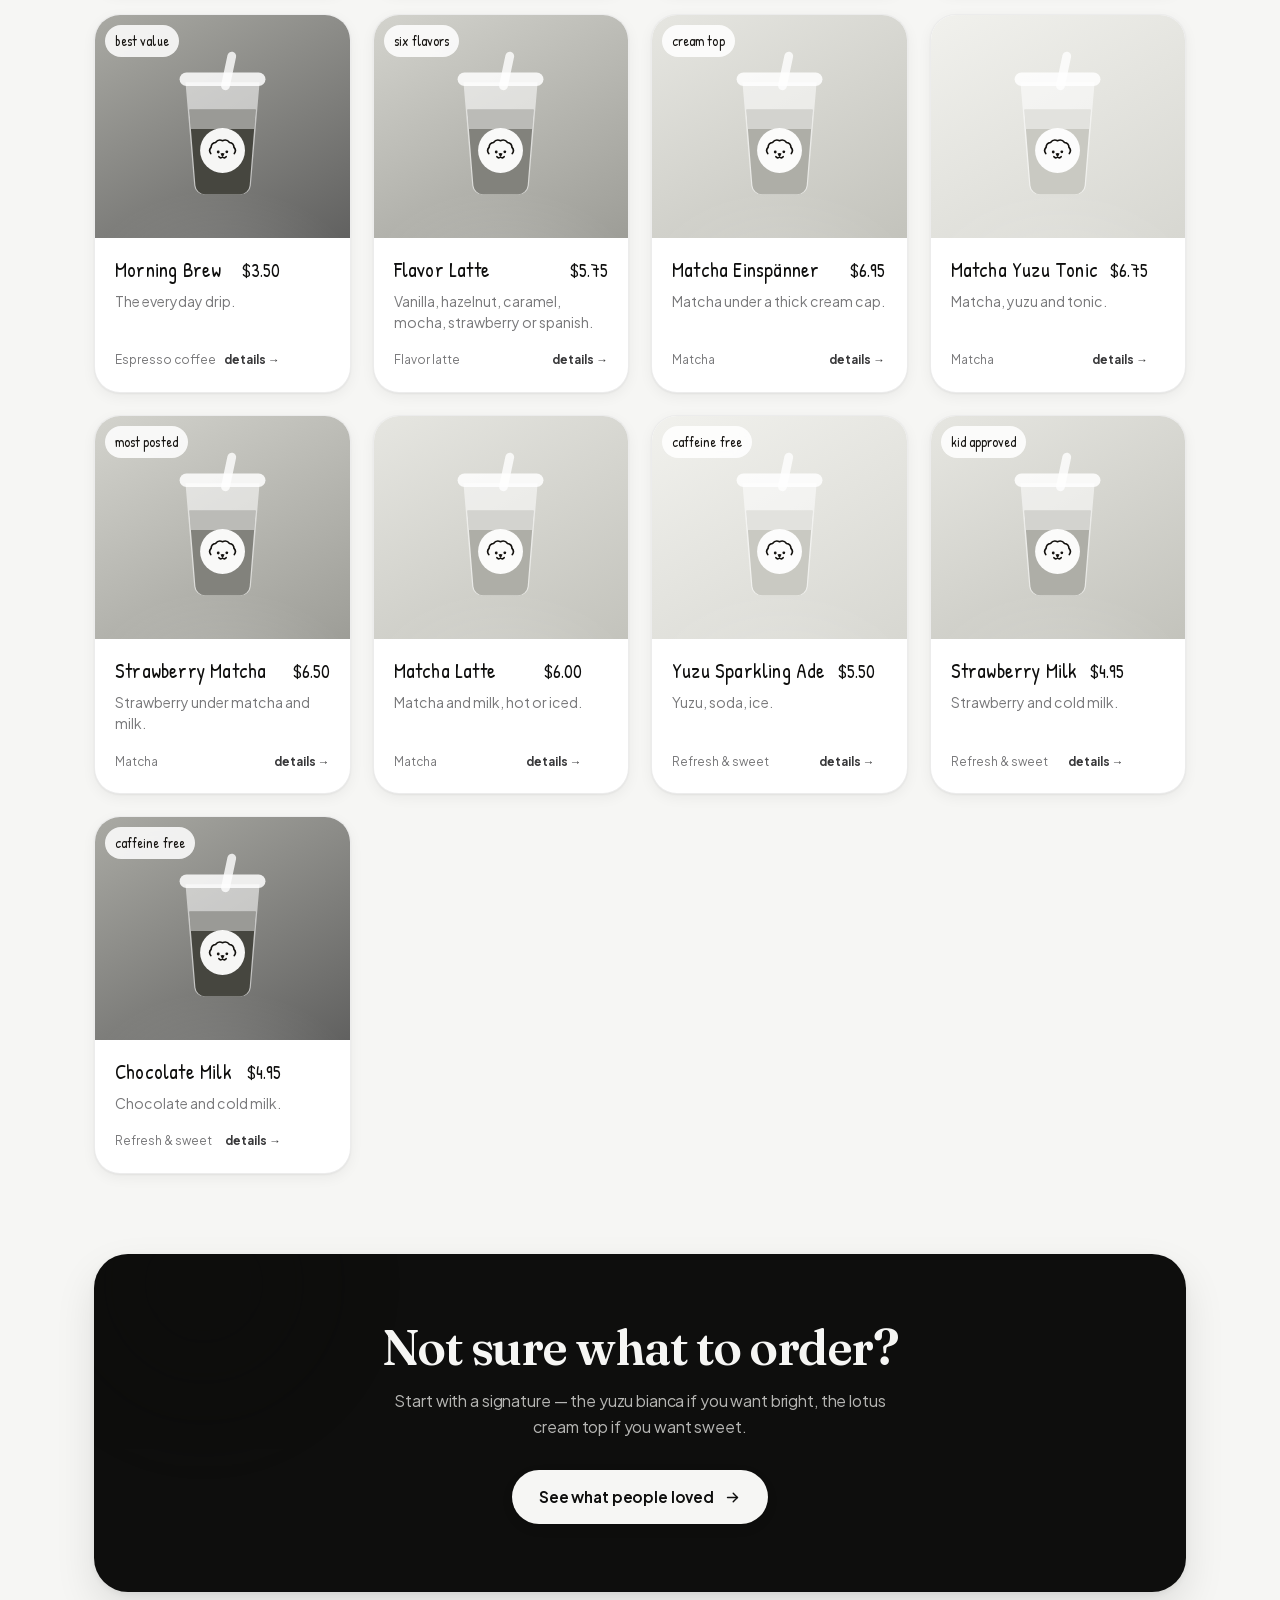
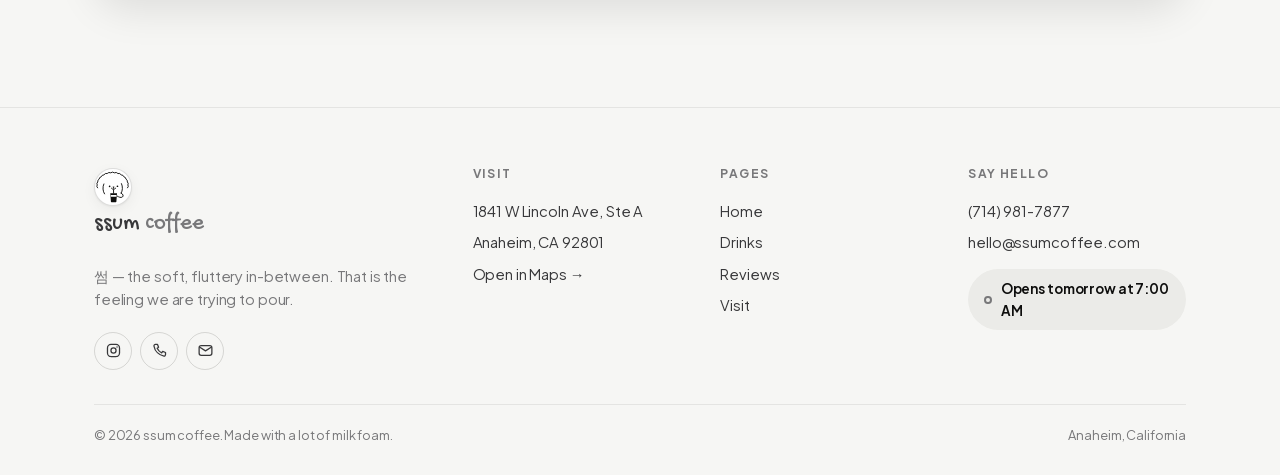
==== commit 6a80f07e: "Trace the dog mark from the sticker instead of approximating it Magnified the sticker out of the pho" ====
--- a/menu.html
+++ b/menu.html
@@ -23,7 +23,7 @@
   <header class="nav">
     <div class="wrap nav__inner">
       <a class="brand" href="index.html" aria-label="ssum coffee — home">
-        <span class="brand__mark"><svg xmlns="http://www.w3.org/2000/svg" viewBox="46 48 108 108" role="img" aria-label="ssum coffee dog mark"> <g fill="none" stroke="currentColor" stroke-width="5.2" stroke-linecap="round" stroke-linejoin="round"> <!-- curly floppy ears: scalloped outer edge, smooth inner edge --> <path d="M80 66 A 10 10 0 0 0 65 71 A 10 10 0 0 0 58.5 86 A 10 10 0 0 0 59 103 A 9.5 9.5 0 0 0 71.5 117 C79 119 82 108 81 96 C80 84 80 72 80 66 Z"/> <path d="M120 66 A 10 10 0 0 1 135 71 A 10 10 0 0 1 141.5 86 A 10 10 0 0 1 141 103 A 9.5 9.5 0 0 1 128.5 117 C121 119 118 108 119 96 C120 84 120 72 120 66 Z"/> <!-- face --> <path d="M73.0 88.0 A 13.3 13.3 0 0 1 78.2 70.4 A 13.3 13.3 0 0 1 91.7 59.5 A 13.3 13.3 0 0 1 108.3 59.5 A 13.3 13.3 0 0 1 121.8 70.4 A 13.3 13.3 0 0 1 127.0 88.0 C127 106 115 119 100 119 C85 119 73 106 73 88 Z"/> <path d="M100 103c-3 0-5.3-2-5.7-4.2"/> <path d="M100 103c3 0 5.3-2 5.7-4.2"/> <path d="M103.5 103 L 112 118"/> <path d="M100 120h22l-2.2 20a4.3 4.3 0 0 1-4.3 3.9h-9a4.3 4.3 0 0 1-4.3-3.9Z"/> <path d="M97.6 120h27"/> </g> <g fill="currentColor"> <ellipse cx="90" cy="87" rx="3" ry="4.2"/> <ellipse cx="110" cy="87" rx="3" ry="4.2"/> </g> </svg> </span>
+        <span class="brand__mark"><svg xmlns="http://www.w3.org/2000/svg" viewBox="168 150 608 580" role="img" aria-label="ssum coffee dog mark"> <g fill="none" stroke="currentColor" stroke-width="17" stroke-linecap="round" stroke-linejoin="round"> <!-- curly silhouette: left ear, crown, right ear (open at the jaw, as drawn) --> <path d="M 196.2 445.8 A 44.2 44.2 0 0 1 190.1 391.6 A 44.4 44.4 0 0 1 199.9 337.7 A 45.6 45.6 0 0 1 224.9 287.2 A 47.7 47.7 0 0 1 263.8 242.9 A 50.1 50.1 0 0 1 314.3 207.3 A 52.2 52.2 0 0 1 373.7 182.4 A 53.6 53.6 0 0 1 438.6 169.6 A 54.1 54.1 0 0 1 505.4 169.6 A 53.6 53.6 0 0 1 570.3 182.4 A 52.2 52.2 0 0 1 629.7 207.3 A 50.1 50.1 0 0 1 680.2 242.9 A 47.7 47.7 0 0 1 719.1 287.2 A 45.6 45.6 0 0 1 744.1 337.7 A 44.4 44.4 0 0 1 753.9 391.6 A 44.2 44.2 0 0 1 747.8 445.8"/> <!-- cheek lines dividing the face from the ears --> <path d="M312 374 C 286 432, 292 506, 324 556"/> <path d="M636 368 C 662 426, 658 498, 630 542"/> <!-- mouth --> <path d="M450 452 Q 470 483, 490 456 Q 510 483, 530 452"/> <!-- straw --> <path d="M490 476 L 491 543"/> <!-- the paw hooking around the cup --> <path d="M630 542 C 668 560, 678 596, 652 614 C 624 632, 590 616, 560 598"/> </g> <g fill="currentColor"> <circle cx="418" cy="418" r="15.5"/> <circle cx="562" cy="416" r="15.5"/> <path d="M472 424 Q 490 415, 508 424 Q 500 448, 490 448 Q 480 448, 472 424 Z"/> <!-- cup --> <path d="M430 545 h124 l-12 156 a10 10 0 0 1 -10 9 h-80 a10 10 0 0 1 -10 -9 Z"/> </g> <path d="M438 576 h108 l-2.6 31 h-102.8 Z" fill="#fff"/> </svg> </span>
         <span class="brand__name">ssum <span>coffee</span></span>
       </a>
       <nav class="nav__links" aria-label="Primary">
@@ -66,7 +66,7 @@
       <div class="footer__grid">
         <div class="footer__col">
           <a class="brand" href="index.html">
-            <span class="brand__mark"><svg xmlns="http://www.w3.org/2000/svg" viewBox="46 48 108 108" role="img" aria-label="ssum coffee dog mark"> <g fill="none" stroke="currentColor" stroke-width="5.2" stroke-linecap="round" stroke-linejoin="round"> <!-- curly floppy ears: scalloped outer edge, smooth inner edge --> <path d="M80 66 A 10 10 0 0 0 65 71 A 10 10 0 0 0 58.5 86 A 10 10 0 0 0 59 103 A 9.5 9.5 0 0 0 71.5 117 C79 119 82 108 81 96 C80 84 80 72 80 66 Z"/> <path d="M120 66 A 10 10 0 0 1 135 71 A 10 10 0 0 1 141.5 86 A 10 10 0 0 1 141 103 A 9.5 9.5 0 0 1 128.5 117 C121 119 118 108 119 96 C120 84 120 72 120 66 Z"/> <!-- face --> <path d="M73.0 88.0 A 13.3 13.3 0 0 1 78.2 70.4 A 13.3 13.3 0 0 1 91.7 59.5 A 13.3 13.3 0 0 1 108.3 59.5 A 13.3 13.3 0 0 1 121.8 70.4 A 13.3 13.3 0 0 1 127.0 88.0 C127 106 115 119 100 119 C85 119 73 106 73 88 Z"/> <path d="M100 103c-3 0-5.3-2-5.7-4.2"/> <path d="M100 103c3 0 5.3-2 5.7-4.2"/> <path d="M103.5 103 L 112 118"/> <path d="M100 120h22l-2.2 20a4.3 4.3 0 0 1-4.3 3.9h-9a4.3 4.3 0 0 1-4.3-3.9Z"/> <path d="M97.6 120h27"/> </g> <g fill="currentColor"> <ellipse cx="90" cy="87" rx="3" ry="4.2"/> <ellipse cx="110" cy="87" rx="3" ry="4.2"/> </g> </svg> </span>
+            <span class="brand__mark"><svg xmlns="http://www.w3.org/2000/svg" viewBox="168 150 608 580" role="img" aria-label="ssum coffee dog mark"> <g fill="none" stroke="currentColor" stroke-width="17" stroke-linecap="round" stroke-linejoin="round"> <!-- curly silhouette: left ear, crown, right ear (open at the jaw, as drawn) --> <path d="M 196.2 445.8 A 44.2 44.2 0 0 1 190.1 391.6 A 44.4 44.4 0 0 1 199.9 337.7 A 45.6 45.6 0 0 1 224.9 287.2 A 47.7 47.7 0 0 1 263.8 242.9 A 50.1 50.1 0 0 1 314.3 207.3 A 52.2 52.2 0 0 1 373.7 182.4 A 53.6 53.6 0 0 1 438.6 169.6 A 54.1 54.1 0 0 1 505.4 169.6 A 53.6 53.6 0 0 1 570.3 182.4 A 52.2 52.2 0 0 1 629.7 207.3 A 50.1 50.1 0 0 1 680.2 242.9 A 47.7 47.7 0 0 1 719.1 287.2 A 45.6 45.6 0 0 1 744.1 337.7 A 44.4 44.4 0 0 1 753.9 391.6 A 44.2 44.2 0 0 1 747.8 445.8"/> <!-- cheek lines dividing the face from the ears --> <path d="M312 374 C 286 432, 292 506, 324 556"/> <path d="M636 368 C 662 426, 658 498, 630 542"/> <!-- mouth --> <path d="M450 452 Q 470 483, 490 456 Q 510 483, 530 452"/> <!-- straw --> <path d="M490 476 L 491 543"/> <!-- the paw hooking around the cup --> <path d="M630 542 C 668 560, 678 596, 652 614 C 624 632, 590 616, 560 598"/> </g> <g fill="currentColor"> <circle cx="418" cy="418" r="15.5"/> <circle cx="562" cy="416" r="15.5"/> <path d="M472 424 Q 490 415, 508 424 Q 500 448, 490 448 Q 480 448, 472 424 Z"/> <!-- cup --> <path d="M430 545 h124 l-12 156 a10 10 0 0 1 -10 9 h-80 a10 10 0 0 1 -10 -9 Z"/> </g> <path d="M438 576 h108 l-2.6 31 h-102.8 Z" fill="#fff"/> </svg> </span>
             <span class="brand__name">ssum <span>coffee</span></span>
           </a>
           <p style="margin-top:14px;max-width:34ch;color:var(--ink-3)">썸 — the soft, fluttery in-between. That is the feeling we are trying to pour.</p>
--- a/assets/css/styles.css
+++ b/assets/css/styles.css
@@ -305,7 +305,14 @@
   color: var(--ink);
   overflow: hidden;
 }
-.hero__disc svg.mark { width: 62%; height: 62%; }
+.hero__disc .sticker { display: grid; justify-items: center; gap: 2%; width: 66%; }
+.hero__disc svg.mark { width: 100%; height: auto; }
+.sticker__word {
+  font-family: var(--font-marker);
+  font-size: clamp(1.6rem, 7vw, 2.6rem);
+  letter-spacing: .16em; text-indent: .16em;
+  line-height: 1; color: var(--ink);
+}
 .hero__ring {
   position: absolute; inset: -6% ;
   border-radius: 50%;
@@ -431,7 +438,7 @@
   width: fit-content; max-width: calc(100% - 20px);
   padding: 5px 10px; border-radius: var(--r-pill);
   background: rgba(255,255,255,.86); color: #14120f;
-  font-family: var(--font-hand); font-size: clamp(.7rem, 2.4vw, .8rem); font-weight: 400; letter-spacing: .01em; text-transform: uppercase;
+  font-family: var(--font-hand); font-size: clamp(.76rem, 2.6vw, .86rem); font-weight: 400; letter-spacing: .005em; text-transform: none;
   backdrop-filter: blur(8px); overflow: hidden; text-overflow: ellipsis; white-space: nowrap;
 }
 .drink__body { padding: clamp(13px, 3.4vw, 18px) clamp(14px, 3.6vw, 20px) clamp(16px, 4vw, 22px); display: flex; flex-direction: column; gap: 6px; flex: 1; }
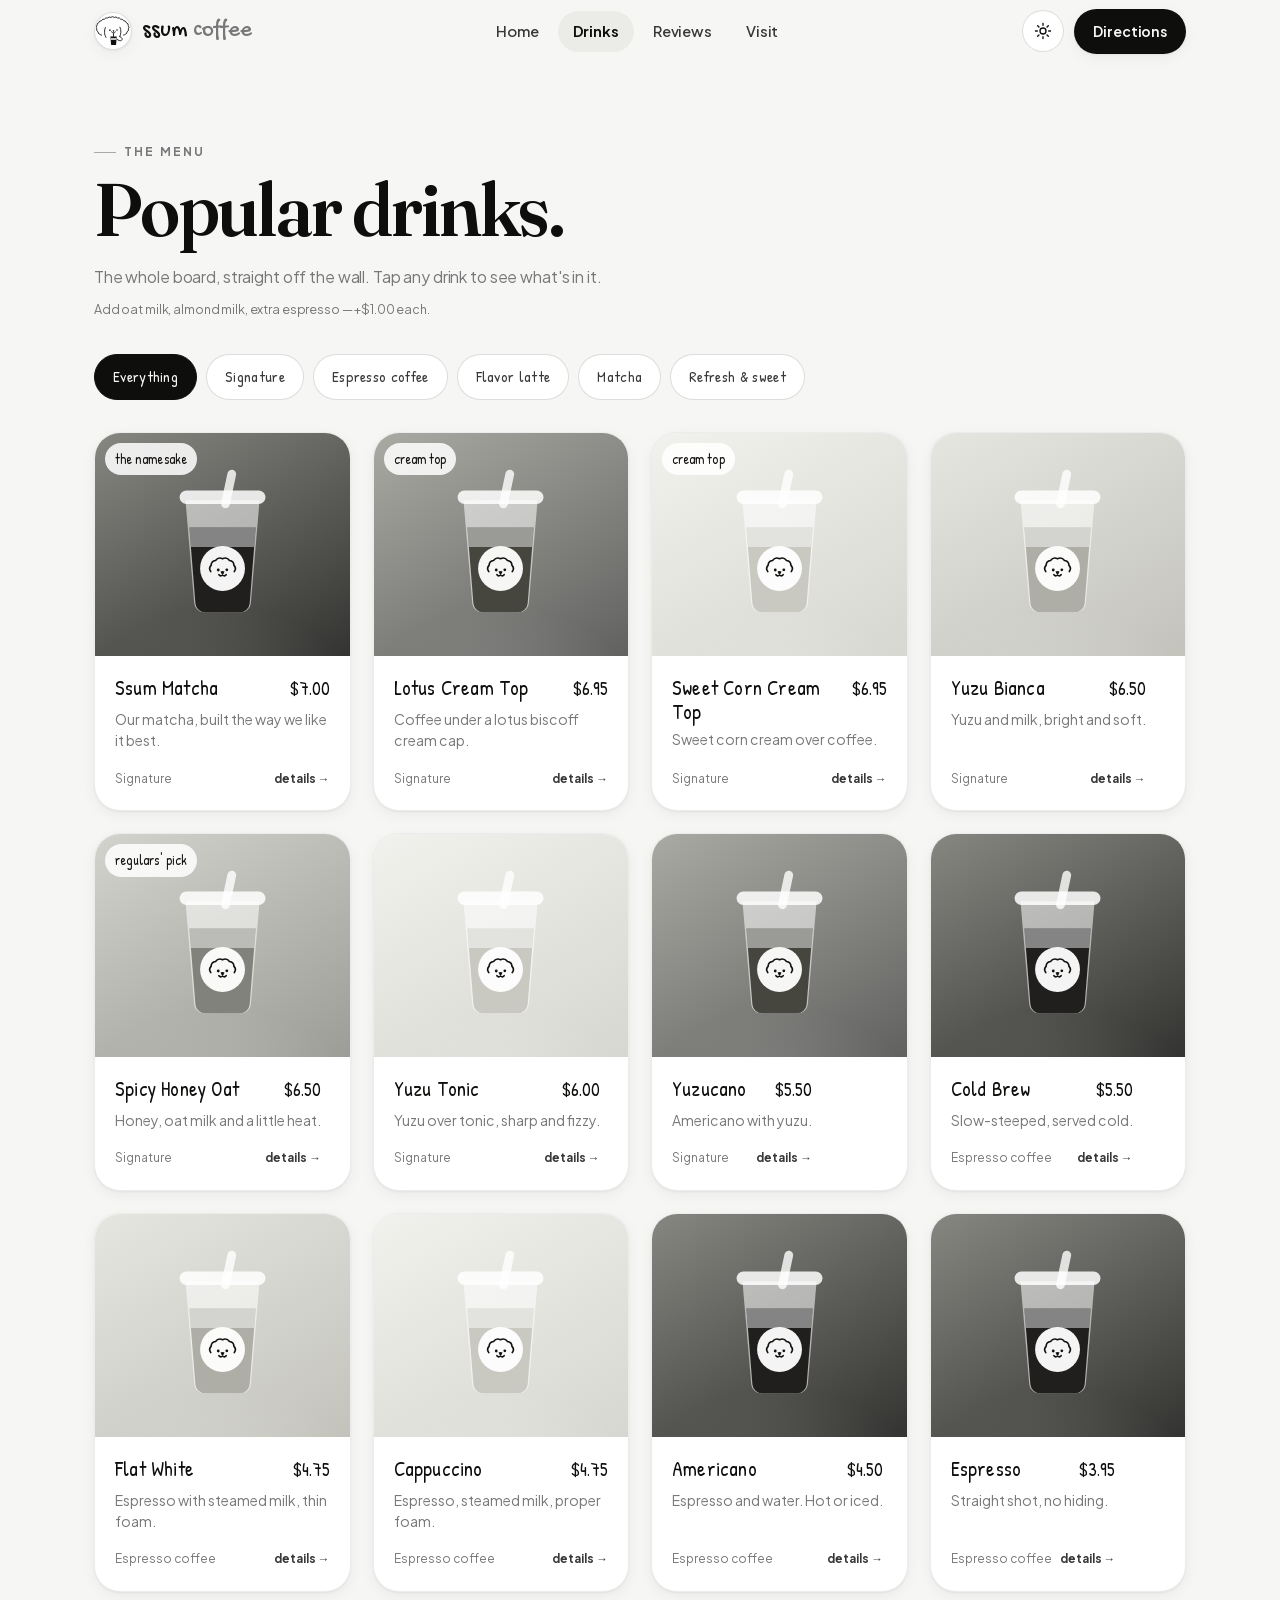
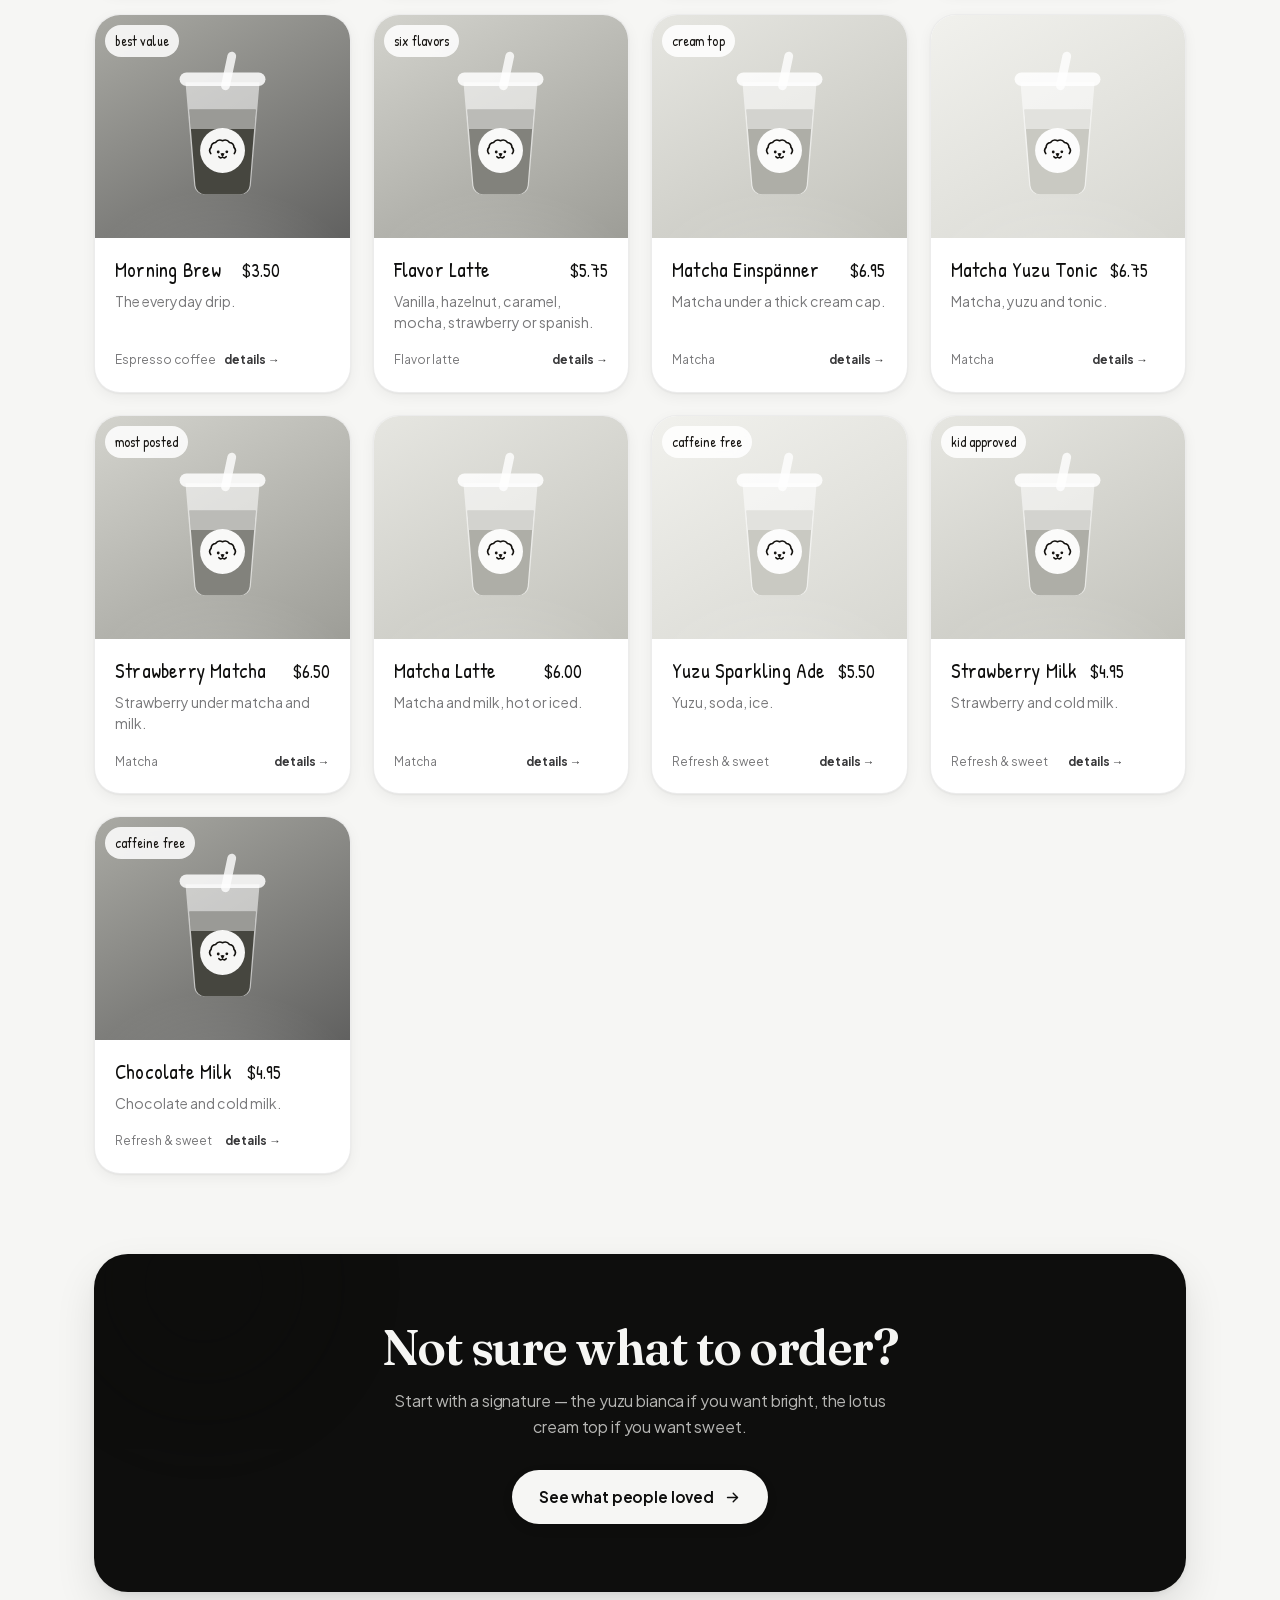
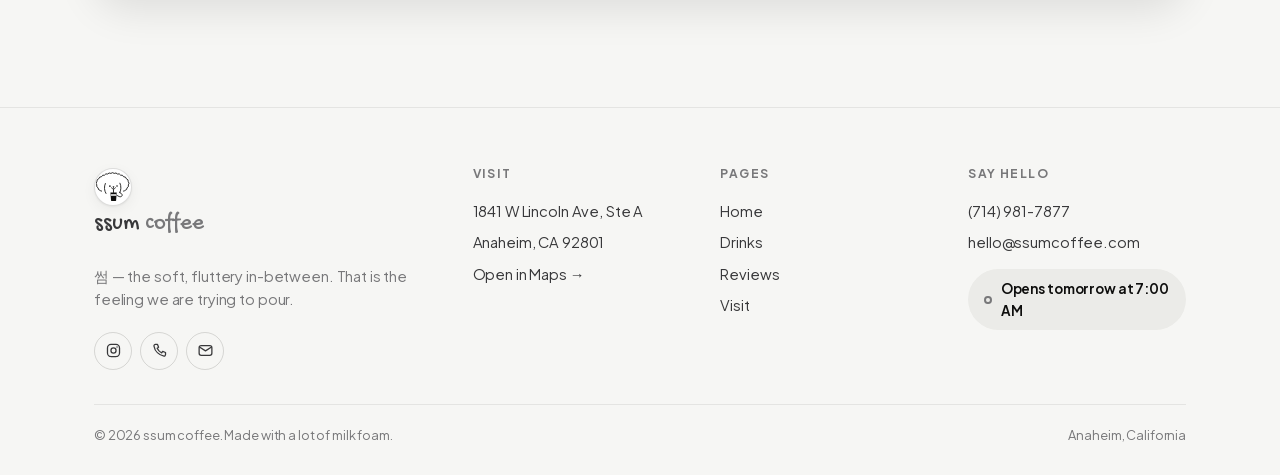
==== commit 25dabc96: "Emphasise the ears in the dog mark The ears were reading as part of the crown. They now flare wider " ====
--- a/menu.html
+++ b/menu.html
@@ -23,7 +23,7 @@
   <header class="nav">
     <div class="wrap nav__inner">
       <a class="brand" href="index.html" aria-label="ssum coffee — home">
-        <span class="brand__mark"><svg xmlns="http://www.w3.org/2000/svg" viewBox="168 150 608 580" role="img" aria-label="ssum coffee dog mark"> <g fill="none" stroke="currentColor" stroke-width="17" stroke-linecap="round" stroke-linejoin="round"> <!-- curly silhouette: left ear, crown, right ear (open at the jaw, as drawn) --> <path d="M 196.2 445.8 A 44.2 44.2 0 0 1 190.1 391.6 A 44.4 44.4 0 0 1 199.9 337.7 A 45.6 45.6 0 0 1 224.9 287.2 A 47.7 47.7 0 0 1 263.8 242.9 A 50.1 50.1 0 0 1 314.3 207.3 A 52.2 52.2 0 0 1 373.7 182.4 A 53.6 53.6 0 0 1 438.6 169.6 A 54.1 54.1 0 0 1 505.4 169.6 A 53.6 53.6 0 0 1 570.3 182.4 A 52.2 52.2 0 0 1 629.7 207.3 A 50.1 50.1 0 0 1 680.2 242.9 A 47.7 47.7 0 0 1 719.1 287.2 A 45.6 45.6 0 0 1 744.1 337.7 A 44.4 44.4 0 0 1 753.9 391.6 A 44.2 44.2 0 0 1 747.8 445.8"/> <!-- cheek lines dividing the face from the ears --> <path d="M312 374 C 286 432, 292 506, 324 556"/> <path d="M636 368 C 662 426, 658 498, 630 542"/> <!-- mouth --> <path d="M450 452 Q 470 483, 490 456 Q 510 483, 530 452"/> <!-- straw --> <path d="M490 476 L 491 543"/> <!-- the paw hooking around the cup --> <path d="M630 542 C 668 560, 678 596, 652 614 C 624 632, 590 616, 560 598"/> </g> <g fill="currentColor"> <circle cx="418" cy="418" r="15.5"/> <circle cx="562" cy="416" r="15.5"/> <path d="M472 424 Q 490 415, 508 424 Q 500 448, 490 448 Q 480 448, 472 424 Z"/> <!-- cup --> <path d="M430 545 h124 l-12 156 a10 10 0 0 1 -10 9 h-80 a10 10 0 0 1 -10 -9 Z"/> </g> <path d="M438 576 h108 l-2.6 31 h-102.8 Z" fill="#fff"/> </svg> </span>
+        <span class="brand__mark"><svg xmlns="http://www.w3.org/2000/svg" viewBox="146 150 652 592" role="img" aria-label="ssum coffee dog mark"> <g fill="none" stroke="currentColor" stroke-width="17" stroke-linecap="round" stroke-linejoin="round"> <path d="M 256 516 Q 234 513, 224.9 501.1 A 46.8 46.8 0 0 1 187.2 451.5 A 48.1 48.1 0 0 1 160.8 393.1 A 47.6 47.6 0 0 1 162.9 329.6 A 50.0 50.0 0 0 1 199.4 274.0 A 51.7 51.7 0 0 1 254.7 232.8 A 49.9 49.9 0 0 1 313.9 202.3 A 48.8 48.8 0 0 1 374.9 179.8 A 49.1 49.1 0 0 1 439.1 167.5 A 49.3 49.3 0 0 1 504.9 167.5 A 49.1 49.1 0 0 1 569.1 179.8 A 48.8 48.8 0 0 1 630.1 202.3 A 49.9 49.9 0 0 1 689.3 232.8 A 51.7 51.7 0 0 1 744.6 274.0 A 50.0 50.0 0 0 1 781.1 329.6 A 47.6 47.6 0 0 1 783.2 393.1 A 48.1 48.1 0 0 1 756.8 451.5 A 46.8 46.8 0 0 1 719.1 501.1 Q 710 513, 688 516"/> <!-- cheeks pulled in, so the ears own more of the shape --> <path d="M330 366 C 302 428, 308 508, 342 562"/> <path d="M618 360 C 646 422, 642 500, 612 548"/> <path d="M450 452 Q 470 483, 490 456 Q 510 483, 530 452"/> <path d="M490 476 L 491 543"/> <path d="M620 546 C 662 566, 674 602, 648 620 C 620 638, 588 620, 560 600"/> </g> <g fill="currentColor"> <circle cx="420" cy="418" r="15.5"/> <circle cx="560" cy="416" r="15.5"/> <path d="M472 424 Q 490 415, 508 424 Q 500 448, 490 448 Q 480 448, 472 424 Z"/> <path d="M430 545 h124 l-12 156 a10 10 0 0 1 -10 9 h-80 a10 10 0 0 1 -10 -9 Z"/> </g> <path d="M438 576 h108 l-2.6 31 h-102.8 Z" fill="#fff"/> </svg> </span>
         <span class="brand__name">ssum <span>coffee</span></span>
       </a>
       <nav class="nav__links" aria-label="Primary">
@@ -66,7 +66,7 @@
       <div class="footer__grid">
         <div class="footer__col">
           <a class="brand" href="index.html">
-            <span class="brand__mark"><svg xmlns="http://www.w3.org/2000/svg" viewBox="168 150 608 580" role="img" aria-label="ssum coffee dog mark"> <g fill="none" stroke="currentColor" stroke-width="17" stroke-linecap="round" stroke-linejoin="round"> <!-- curly silhouette: left ear, crown, right ear (open at the jaw, as drawn) --> <path d="M 196.2 445.8 A 44.2 44.2 0 0 1 190.1 391.6 A 44.4 44.4 0 0 1 199.9 337.7 A 45.6 45.6 0 0 1 224.9 287.2 A 47.7 47.7 0 0 1 263.8 242.9 A 50.1 50.1 0 0 1 314.3 207.3 A 52.2 52.2 0 0 1 373.7 182.4 A 53.6 53.6 0 0 1 438.6 169.6 A 54.1 54.1 0 0 1 505.4 169.6 A 53.6 53.6 0 0 1 570.3 182.4 A 52.2 52.2 0 0 1 629.7 207.3 A 50.1 50.1 0 0 1 680.2 242.9 A 47.7 47.7 0 0 1 719.1 287.2 A 45.6 45.6 0 0 1 744.1 337.7 A 44.4 44.4 0 0 1 753.9 391.6 A 44.2 44.2 0 0 1 747.8 445.8"/> <!-- cheek lines dividing the face from the ears --> <path d="M312 374 C 286 432, 292 506, 324 556"/> <path d="M636 368 C 662 426, 658 498, 630 542"/> <!-- mouth --> <path d="M450 452 Q 470 483, 490 456 Q 510 483, 530 452"/> <!-- straw --> <path d="M490 476 L 491 543"/> <!-- the paw hooking around the cup --> <path d="M630 542 C 668 560, 678 596, 652 614 C 624 632, 590 616, 560 598"/> </g> <g fill="currentColor"> <circle cx="418" cy="418" r="15.5"/> <circle cx="562" cy="416" r="15.5"/> <path d="M472 424 Q 490 415, 508 424 Q 500 448, 490 448 Q 480 448, 472 424 Z"/> <!-- cup --> <path d="M430 545 h124 l-12 156 a10 10 0 0 1 -10 9 h-80 a10 10 0 0 1 -10 -9 Z"/> </g> <path d="M438 576 h108 l-2.6 31 h-102.8 Z" fill="#fff"/> </svg> </span>
+            <span class="brand__mark"><svg xmlns="http://www.w3.org/2000/svg" viewBox="146 150 652 592" role="img" aria-label="ssum coffee dog mark"> <g fill="none" stroke="currentColor" stroke-width="17" stroke-linecap="round" stroke-linejoin="round"> <path d="M 256 516 Q 234 513, 224.9 501.1 A 46.8 46.8 0 0 1 187.2 451.5 A 48.1 48.1 0 0 1 160.8 393.1 A 47.6 47.6 0 0 1 162.9 329.6 A 50.0 50.0 0 0 1 199.4 274.0 A 51.7 51.7 0 0 1 254.7 232.8 A 49.9 49.9 0 0 1 313.9 202.3 A 48.8 48.8 0 0 1 374.9 179.8 A 49.1 49.1 0 0 1 439.1 167.5 A 49.3 49.3 0 0 1 504.9 167.5 A 49.1 49.1 0 0 1 569.1 179.8 A 48.8 48.8 0 0 1 630.1 202.3 A 49.9 49.9 0 0 1 689.3 232.8 A 51.7 51.7 0 0 1 744.6 274.0 A 50.0 50.0 0 0 1 781.1 329.6 A 47.6 47.6 0 0 1 783.2 393.1 A 48.1 48.1 0 0 1 756.8 451.5 A 46.8 46.8 0 0 1 719.1 501.1 Q 710 513, 688 516"/> <!-- cheeks pulled in, so the ears own more of the shape --> <path d="M330 366 C 302 428, 308 508, 342 562"/> <path d="M618 360 C 646 422, 642 500, 612 548"/> <path d="M450 452 Q 470 483, 490 456 Q 510 483, 530 452"/> <path d="M490 476 L 491 543"/> <path d="M620 546 C 662 566, 674 602, 648 620 C 620 638, 588 620, 560 600"/> </g> <g fill="currentColor"> <circle cx="420" cy="418" r="15.5"/> <circle cx="560" cy="416" r="15.5"/> <path d="M472 424 Q 490 415, 508 424 Q 500 448, 490 448 Q 480 448, 472 424 Z"/> <path d="M430 545 h124 l-12 156 a10 10 0 0 1 -10 9 h-80 a10 10 0 0 1 -10 -9 Z"/> </g> <path d="M438 576 h108 l-2.6 31 h-102.8 Z" fill="#fff"/> </svg> </span>
             <span class="brand__name">ssum <span>coffee</span></span>
           </a>
           <p style="margin-top:14px;max-width:34ch;color:var(--ink-3)">썸 — the soft, fluttery in-between. That is the feeling we are trying to pour.</p>
